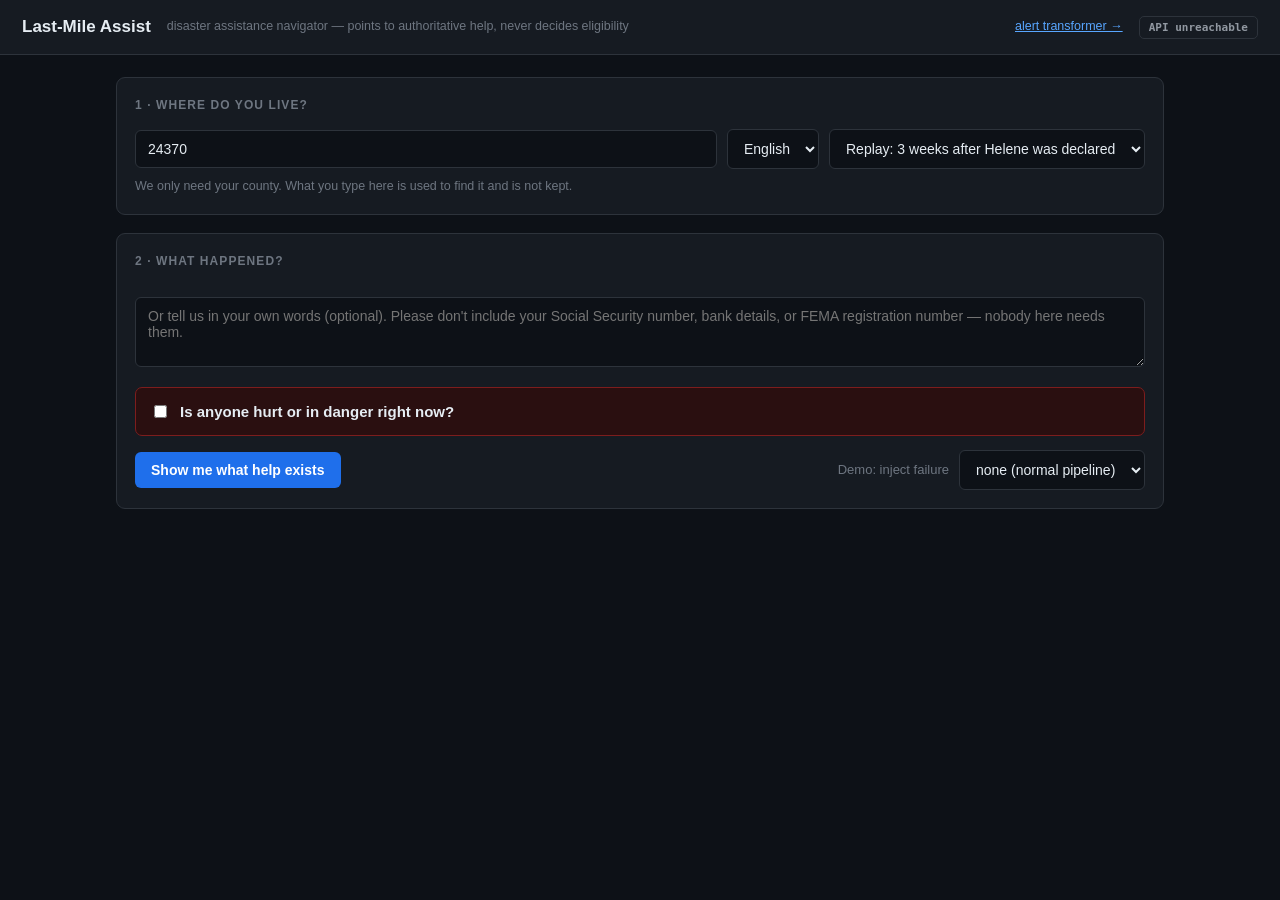
==== web/grounded/index.html @ 97437aba "feat: bring in the real-data grounded pipeline Adds the tested navigator and alert pipeline from the" ====
<!DOCTYPE html>
<html lang="en">
<head>
<meta charset="utf-8">
<meta name="viewport" content="width=device-width, initial-scale=1">
<title>Last-Mile Assist</title>
<!-- No build step, no CDN, no framework. Works with no network beyond this server. -->
<style>
  :root {
    --bg: #0d1117; --panel: #161b22; --panel-2: #1c2129; --line: #2d333b;
    --ink: #e6edf3; --ink-dim: #9198a1; --ink-faint: #6e7681;
    --accent: #58a6ff; --accent-dim: #1f6feb;
    --ok: #3fb950; --warn: #d29922; --bad: #f85149;
    --abstain: #bb8009; --abstain-bg: #2b2109;
    --mono: ui-monospace, SFMono-Regular, "SF Mono", Menlo, Consolas, monospace;
  }
  * { box-sizing: border-box; }
  body { margin: 0; background: var(--bg); color: var(--ink);
         font: 15px/1.55 -apple-system, BlinkMacSystemFont, "Segoe UI", Roboto, sans-serif; }
  a { color: var(--accent); }
  header { border-bottom: 1px solid var(--line); padding: 14px 22px; display: flex; align-items: center;
           gap: 16px; flex-wrap: wrap; background: var(--panel); position: sticky; top: 0; z-index: 10; }
  header h1 { font-size: 17px; margin: 0; font-weight: 650; }
  header .tag { color: var(--ink-faint); font-size: 12.5px; }
  .spacer { flex: 1; }
  .badge { font: 600 11px/1 var(--mono); padding: 5px 9px; border-radius: 5px; border: 1px solid var(--line);
           color: var(--ink-dim); white-space: nowrap; }
  .badge.live { color: var(--ok); border-color: #1d572c; background: #0d1f14; }
  .badge.local { color: var(--warn); border-color: #5c4413; background: #21190a; }
  main { max-width: 1080px; margin: 0 auto; padding: 22px 16px; }
  section { background: var(--panel); border: 1px solid var(--line); border-radius: 9px; padding: 18px; margin-bottom: 18px; }
  section > h2 { font-size: 12px; text-transform: uppercase; letter-spacing: .09em; color: var(--ink-faint);
                 margin: 0 0 14px; font-weight: 650; }
  .row { display: flex; gap: 10px; flex-wrap: wrap; align-items: center; }
  input[type=text], select, textarea { background: var(--bg); border: 1px solid var(--line); color: var(--ink);
    padding: 10px 12px; border-radius: 6px; font-size: 14px; font-family: inherit; }
  input[type=text] { flex: 1; min-width: 220px; }
  textarea { width: 100%; min-height: 70px; resize: vertical; }
  button { background: var(--accent-dim); color: #fff; border: 0; padding: 10px 16px; border-radius: 6px;
           font-size: 14px; font-weight: 600; cursor: pointer; font-family: inherit; }
  button:hover { background: #388bfd; }
  button.ghost { background: transparent; border: 1px solid var(--line); color: var(--ink-dim); }
  button.ghost:hover { background: var(--panel-2); color: var(--ink); }
  .hint { color: var(--ink-faint); font-size: 12.5px; margin-top: 8px; }
  .err { color: var(--bad); font-size: 13px; }
  .muted { color: var(--ink-faint); }
  label.need { display: flex; gap: 9px; align-items: flex-start; padding: 8px 10px; border: 1px solid var(--line);
               border-radius: 6px; background: var(--panel-2); cursor: pointer; font-size: 14px; }
  label.need:hover { border-color: var(--accent-dim); }
  .needs { display: grid; grid-template-columns: repeat(auto-fill, minmax(290px, 1fr)); gap: 8px; }
  .danger-q { margin-top: 14px; padding: 12px 14px; border: 1px solid #7d1d1d; background: #2a0f10;
              border-radius: 7px; display: flex; gap: 10px; align-items: center; font-weight: 600; }
  /* human-first handoff */
  .handoff { border: 2px solid var(--bad); background: #2a0f10; border-radius: 9px; padding: 16px 18px; margin-bottom: 16px; }
  .handoff.sensitive { border-color: var(--warn); background: #21190a; }
  .handoff.soft { border: 1px solid var(--line); background: var(--panel-2); }
  .handoff h3 { margin: 0 0 8px; font-size: 16px; }
  .channel { display: flex; gap: 10px; align-items: baseline; padding: 8px 0; border-top: 1px solid rgba(255,255,255,.07); }
  .channel b { font-size: 15px; min-width: 150px; }
  /* status */
  .status { border-radius: 9px; padding: 16px 18px; margin-bottom: 16px; border: 1px solid var(--line); background: var(--panel-2); }
  .status.open { border-color: #1d572c; background: #0d1f14; }
  .status.late { border-color: #5c4413; background: #21190a; }
  .status .big { font-size: 17px; font-weight: 650; }
  .chip { display: inline-block; font: 700 12px/1 var(--mono); padding: 5px 9px; border-radius: 5px; margin-right: 6px; }
  .chip.open { background: #1d572c; color: #aff5b4; } .chip.late { background: #5c4413; color: #f8e3a1; }
  .chip.closed, .chip.none { background: #3d1216; color: #ffa198; }
  /* programs */
  .prog { border: 1px solid var(--line); border-radius: 8px; padding: 14px 16px; margin-bottom: 12px; background: var(--panel-2); }
  .prog h4 { margin: 0 0 4px; font-size: 15.5px; }
  .avail { font: 700 10.5px/1 var(--mono); padding: 4px 7px; border-radius: 4px; margin-left: 6px; vertical-align: 2px; }
  .avail.likely, .avail.always { background: #1d572c; color: #aff5b4; }
  .avail.late, .avail.check { background: #5c4413; color: #f8e3a1; }
  .avail.closed, .avail.unavailable { background: #3d1216; color: #ffa198; }
  .kind { font: 600 10.5px/1 var(--mono); text-transform: uppercase; letter-spacing: .07em; color: var(--ink-faint);
          margin: 12px 0 5px; }
  .claim { padding: 7px 10px; border-left: 3px solid var(--accent-dim); margin: 6px 0; background: rgba(88,166,255,.05); border-radius: 0 5px 5px 0; }
  .claim.abstained { border-left-color: var(--abstain); background: var(--abstain-bg); }
  .cite { font: 11px/1.4 var(--mono); color: var(--ink-faint); margin-top: 4px; }
  .cite a { color: var(--ink-dim); }
  details.exact summary { cursor: pointer; font: 11px/1.4 var(--mono); color: var(--ink-faint); margin-top: 3px; }
  details.exact blockquote { margin: 5px 0 0; padding: 6px 9px; border-left: 2px solid var(--line); color: var(--ink-dim); font-size: 13px; }
  .withheld { font: 11px/1.4 var(--mono); color: var(--abstain); margin-top: 4px; }
  .fraud { border: 1px solid #7d1d1d; background: #1c0d0e; border-radius: 8px; padding: 14px 16px; }
  .fraud li { margin-bottom: 7px; }
  .danger-strip { background: #2a0f10; border: 1px solid #7d1d1d; color: #ff9d95; padding: 10px 14px;
                  border-radius: 7px; margin-bottom: 14px; font: 600 12.5px/1.45 var(--mono); }
  .privacy { background: #0f1a2a; border: 1px solid #1f3a5f; border-radius: 7px; padding: 10px 14px; font-size: 13px; margin-bottom: 14px; }
  .suggest button { background: transparent; border: 1px dashed var(--accent-dim); color: var(--accent); padding: 6px 11px; font-size: 13px; }
  table.checks { width: 100%; border-collapse: collapse; font-size: 13px; }
  table.checks td { padding: 7px 9px; border-bottom: 1px solid var(--line); vertical-align: top; }
  table.checks td.s { width: 54px; font: 700 11px/1 var(--mono); }
  table.checks td.n { width: 200px; font: 12px/1.4 var(--mono); color: var(--ink-dim); }
  .s.ok { color: var(--ok); } .s.bad { color: var(--bad); }
  .kv { font: 11.5px/1.6 var(--mono); color: var(--ink-dim); } .kv b { color: var(--ink); font-weight: 600; }
  [dir=rtl] { text-align: right; }
  audio { width: 100%; margin-top: 8px; }
  .loading { color: var(--ink-faint); font-size: 13px; }
</style>
</head>
<body>
<header>
  <h1>Last-Mile Assist</h1>
  <span class="tag">disaster assistance navigator &mdash; points to authoritative help, never decides eligibility</span>
  <span class="spacer"></span>
  <a href="alert.html" style="font-size:12.5px">alert transformer &rarr;</a>
  <span class="badge" id="engine-badge">checking engines&hellip;</span>
</header>

<main>
  <section>
    <h2>1 &middot; Where do you live?</h2>
    <div class="row">
      <input type="text" id="loc" value="24370" placeholder="County, city, or ZIP code" autocomplete="off">
      <select id="lang"><option value="en">English</option></select>
      <select id="clock" title="Replays FEMA's data as it stood at that moment. The data itself is unchanged.">
        <option value="2024-10-21T15:00:00Z">Replay: 3 weeks after Helene was declared</option>
        <option value="2024-12-20T15:00:00Z">Replay: after the Helene deadline</option>
        <option value="">Now (real clock)</option>
      </select>
    </div>
    <div class="hint">We only need your county. What you type here is used to find it and is not kept.</div>
    <div id="where"></div>
  </section>

  <section>
    <h2>2 &middot; What happened?</h2>
    <div class="needs" id="needs"></div>
    <div style="margin-top:12px">
      <textarea id="text" placeholder="Or tell us in your own words (optional). Please don't include your Social Security number, bank details, or FEMA registration number &mdash; nobody here needs them."></textarea>
    </div>
    <div class="danger-q">
      <input type="checkbox" id="danger"> <label for="danger">Is anyone hurt or in danger right now?</label>
    </div>
    <div class="row" style="margin-top:14px">
      <button id="go">Show me what help exists</button>
      <span class="spacer"></span>
      <label class="muted" style="font-size:13px">Demo: inject failure</label>
      <select id="corrupt">
        <option value="">none (normal pipeline)</option>
        <option value="drop_negation">drop a negation</option>
        <option value="alter_number">alter a number</option>
        <option value="hallucinate_instruction">hallucinate a claim</option>
      </select>
    </div>
  </section>

  <section id="out-sec" hidden>
    <h2>3 &middot; Your options</h2>
    <div id="out"></div>
  </section>

  <section id="prov-sec" hidden>
    <h2>4 &middot; Where every sentence came from</h2>
    <div id="prov"></div>
  </section>
</main>

<script src="assist.js"></script>
</body>
</html>
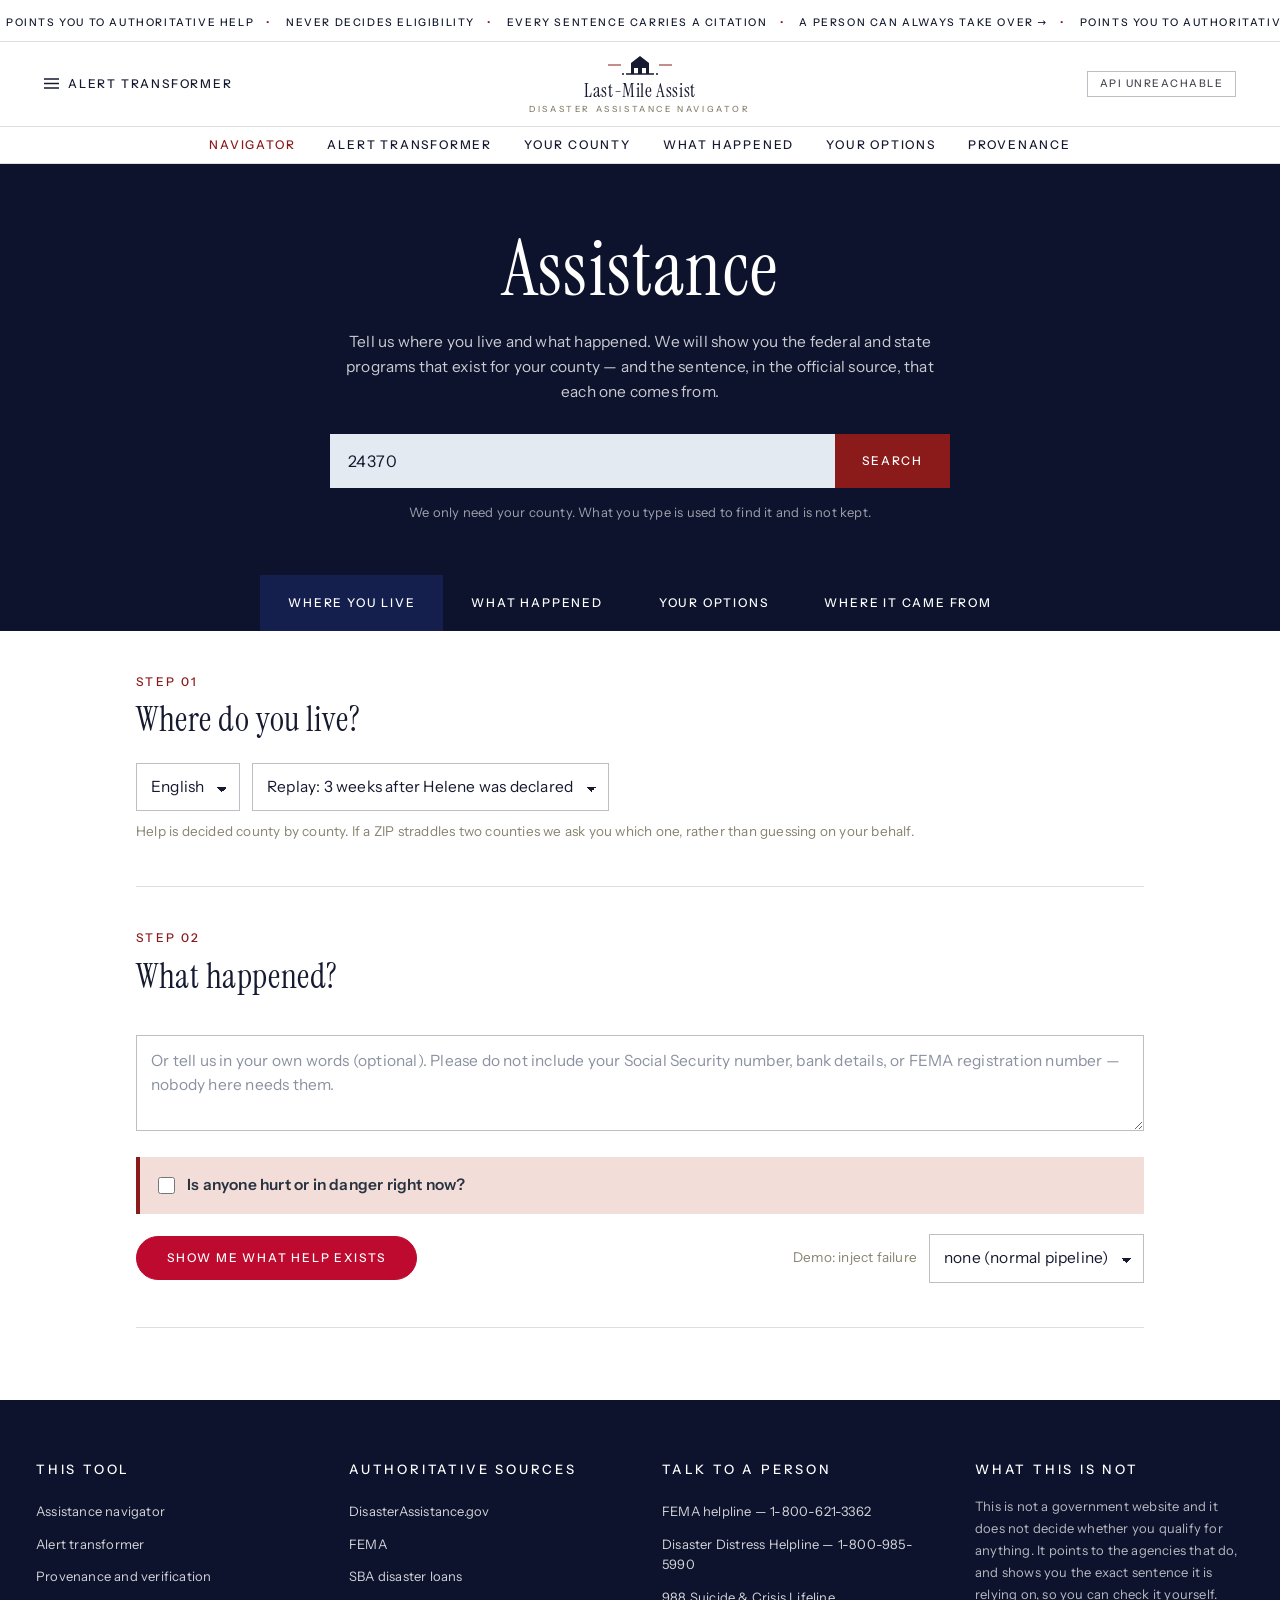
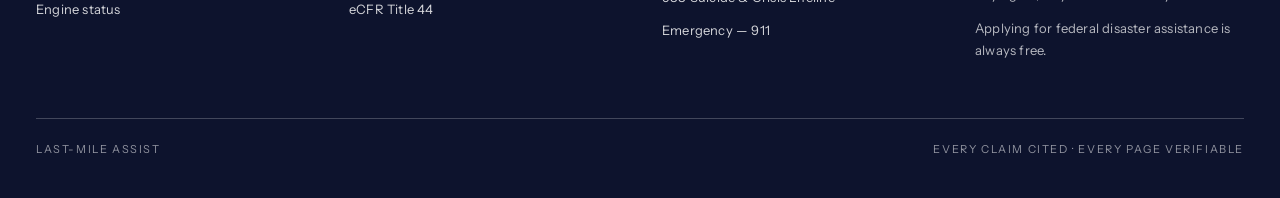
==== commit 9bced733: "feat(grounded): restyle the grounded UI after the whitehouse.gov design system Replaces the dark Git" ====
--- a/web/grounded/index.html
+++ b/web/grounded/index.html
@@ -4,138 +4,128 @@
 <meta charset="utf-8">
 <meta name="viewport" content="width=device-width, initial-scale=1">
 <title>Last-Mile Assist</title>
-<!-- No build step, no CDN, no framework. Works with no network beyond this server. -->
-<style>
-  :root {
-    --bg: #0d1117; --panel: #161b22; --panel-2: #1c2129; --line: #2d333b;
-    --ink: #e6edf3; --ink-dim: #9198a1; --ink-faint: #6e7681;
-    --accent: #58a6ff; --accent-dim: #1f6feb;
-    --ok: #3fb950; --warn: #d29922; --bad: #f85149;
-    --abstain: #bb8009; --abstain-bg: #2b2109;
-    --mono: ui-monospace, SFMono-Regular, "SF Mono", Menlo, Consolas, monospace;
-  }
-  * { box-sizing: border-box; }
-  body { margin: 0; background: var(--bg); color: var(--ink);
-         font: 15px/1.55 -apple-system, BlinkMacSystemFont, "Segoe UI", Roboto, sans-serif; }
-  a { color: var(--accent); }
-  header { border-bottom: 1px solid var(--line); padding: 14px 22px; display: flex; align-items: center;
-           gap: 16px; flex-wrap: wrap; background: var(--panel); position: sticky; top: 0; z-index: 10; }
-  header h1 { font-size: 17px; margin: 0; font-weight: 650; }
-  header .tag { color: var(--ink-faint); font-size: 12.5px; }
-  .spacer { flex: 1; }
-  .badge { font: 600 11px/1 var(--mono); padding: 5px 9px; border-radius: 5px; border: 1px solid var(--line);
-           color: var(--ink-dim); white-space: nowrap; }
-  .badge.live { color: var(--ok); border-color: #1d572c; background: #0d1f14; }
-  .badge.local { color: var(--warn); border-color: #5c4413; background: #21190a; }
-  main { max-width: 1080px; margin: 0 auto; padding: 22px 16px; }
-  section { background: var(--panel); border: 1px solid var(--line); border-radius: 9px; padding: 18px; margin-bottom: 18px; }
-  section > h2 { font-size: 12px; text-transform: uppercase; letter-spacing: .09em; color: var(--ink-faint);
-                 margin: 0 0 14px; font-weight: 650; }
-  .row { display: flex; gap: 10px; flex-wrap: wrap; align-items: center; }
-  input[type=text], select, textarea { background: var(--bg); border: 1px solid var(--line); color: var(--ink);
-    padding: 10px 12px; border-radius: 6px; font-size: 14px; font-family: inherit; }
-  input[type=text] { flex: 1; min-width: 220px; }
-  textarea { width: 100%; min-height: 70px; resize: vertical; }
-  button { background: var(--accent-dim); color: #fff; border: 0; padding: 10px 16px; border-radius: 6px;
-           font-size: 14px; font-weight: 600; cursor: pointer; font-family: inherit; }
-  button:hover { background: #388bfd; }
-  button.ghost { background: transparent; border: 1px solid var(--line); color: var(--ink-dim); }
-  button.ghost:hover { background: var(--panel-2); color: var(--ink); }
-  .hint { color: var(--ink-faint); font-size: 12.5px; margin-top: 8px; }
-  .err { color: var(--bad); font-size: 13px; }
-  .muted { color: var(--ink-faint); }
-  label.need { display: flex; gap: 9px; align-items: flex-start; padding: 8px 10px; border: 1px solid var(--line);
-               border-radius: 6px; background: var(--panel-2); cursor: pointer; font-size: 14px; }
-  label.need:hover { border-color: var(--accent-dim); }
-  .needs { display: grid; grid-template-columns: repeat(auto-fill, minmax(290px, 1fr)); gap: 8px; }
-  .danger-q { margin-top: 14px; padding: 12px 14px; border: 1px solid #7d1d1d; background: #2a0f10;
-              border-radius: 7px; display: flex; gap: 10px; align-items: center; font-weight: 600; }
-  /* human-first handoff */
-  .handoff { border: 2px solid var(--bad); background: #2a0f10; border-radius: 9px; padding: 16px 18px; margin-bottom: 16px; }
-  .handoff.sensitive { border-color: var(--warn); background: #21190a; }
-  .handoff.soft { border: 1px solid var(--line); background: var(--panel-2); }
-  .handoff h3 { margin: 0 0 8px; font-size: 16px; }
-  .channel { display: flex; gap: 10px; align-items: baseline; padding: 8px 0; border-top: 1px solid rgba(255,255,255,.07); }
-  .channel b { font-size: 15px; min-width: 150px; }
-  /* status */
-  .status { border-radius: 9px; padding: 16px 18px; margin-bottom: 16px; border: 1px solid var(--line); background: var(--panel-2); }
-  .status.open { border-color: #1d572c; background: #0d1f14; }
-  .status.late { border-color: #5c4413; background: #21190a; }
-  .status .big { font-size: 17px; font-weight: 650; }
-  .chip { display: inline-block; font: 700 12px/1 var(--mono); padding: 5px 9px; border-radius: 5px; margin-right: 6px; }
-  .chip.open { background: #1d572c; color: #aff5b4; } .chip.late { background: #5c4413; color: #f8e3a1; }
-  .chip.closed, .chip.none { background: #3d1216; color: #ffa198; }
-  /* programs */
-  .prog { border: 1px solid var(--line); border-radius: 8px; padding: 14px 16px; margin-bottom: 12px; background: var(--panel-2); }
-  .prog h4 { margin: 0 0 4px; font-size: 15.5px; }
-  .avail { font: 700 10.5px/1 var(--mono); padding: 4px 7px; border-radius: 4px; margin-left: 6px; vertical-align: 2px; }
-  .avail.likely, .avail.always { background: #1d572c; color: #aff5b4; }
-  .avail.late, .avail.check { background: #5c4413; color: #f8e3a1; }
-  .avail.closed, .avail.unavailable { background: #3d1216; color: #ffa198; }
-  .kind { font: 600 10.5px/1 var(--mono); text-transform: uppercase; letter-spacing: .07em; color: var(--ink-faint);
-          margin: 12px 0 5px; }
-  .claim { padding: 7px 10px; border-left: 3px solid var(--accent-dim); margin: 6px 0; background: rgba(88,166,255,.05); border-radius: 0 5px 5px 0; }
-  .claim.abstained { border-left-color: var(--abstain); background: var(--abstain-bg); }
-  .cite { font: 11px/1.4 var(--mono); color: var(--ink-faint); margin-top: 4px; }
-  .cite a { color: var(--ink-dim); }
-  details.exact summary { cursor: pointer; font: 11px/1.4 var(--mono); color: var(--ink-faint); margin-top: 3px; }
-  details.exact blockquote { margin: 5px 0 0; padding: 6px 9px; border-left: 2px solid var(--line); color: var(--ink-dim); font-size: 13px; }
-  .withheld { font: 11px/1.4 var(--mono); color: var(--abstain); margin-top: 4px; }
-  .fraud { border: 1px solid #7d1d1d; background: #1c0d0e; border-radius: 8px; padding: 14px 16px; }
-  .fraud li { margin-bottom: 7px; }
-  .danger-strip { background: #2a0f10; border: 1px solid #7d1d1d; color: #ff9d95; padding: 10px 14px;
-                  border-radius: 7px; margin-bottom: 14px; font: 600 12.5px/1.45 var(--mono); }
-  .privacy { background: #0f1a2a; border: 1px solid #1f3a5f; border-radius: 7px; padding: 10px 14px; font-size: 13px; margin-bottom: 14px; }
-  .suggest button { background: transparent; border: 1px dashed var(--accent-dim); color: var(--accent); padding: 6px 11px; font-size: 13px; }
-  table.checks { width: 100%; border-collapse: collapse; font-size: 13px; }
-  table.checks td { padding: 7px 9px; border-bottom: 1px solid var(--line); vertical-align: top; }
-  table.checks td.s { width: 54px; font: 700 11px/1 var(--mono); }
-  table.checks td.n { width: 200px; font: 12px/1.4 var(--mono); color: var(--ink-dim); }
-  .s.ok { color: var(--ok); } .s.bad { color: var(--bad); }
-  .kv { font: 11.5px/1.6 var(--mono); color: var(--ink-dim); } .kv b { color: var(--ink); font-weight: 600; }
-  [dir=rtl] { text-align: right; }
-  audio { width: 100%; margin-top: 8px; }
-  .loading { color: var(--ink-faint); font-size: 13px; }
-</style>
+<!-- No build step, no CDN, no framework. Works with no network beyond this server.
+     Presentation lives in wh.css; fonts are self-hosted under web/fonts. -->
+<link rel="stylesheet" href="wh.css">
 </head>
 <body>
-<header>
-  <h1>Last-Mile Assist</h1>
-  <span class="tag">disaster assistance navigator &mdash; points to authoritative help, never decides eligibility</span>
-  <span class="spacer"></span>
-  <a href="alert.html" style="font-size:12.5px">alert transformer &rarr;</a>
-  <span class="badge" id="engine-badge">checking engines&hellip;</span>
+
+<!-- 1. announcement ticker ------------------------------------------------ -->
+<div class="wh-ticker" aria-hidden="true">
+  <div class="track"><!-- duplicated once so the loop is seamless -->
+    <span>Points you to authoritative help</span><span class="sep">&bull;</span>
+    <span>Never decides eligibility</span><span class="sep">&bull;</span>
+    <span>Every sentence carries a citation</span><span class="sep">&bull;</span>
+    <span>A person can always take over &rarr;</span><span class="sep">&bull;</span>
+    <span>Points you to authoritative help</span><span class="sep">&bull;</span>
+    <span>Never decides eligibility</span><span class="sep">&bull;</span>
+    <span>Every sentence carries a citation</span><span class="sep">&bull;</span>
+    <span>A person can always take over &rarr;</span><span class="sep">&bull;</span>
+  </div>
+</div>
+
+<!-- 2. masthead ---------------------------------------------------------- -->
+<div class="wh-sticky">
+<header class="wh-head">
+  <a class="util" href="alert.html">
+    <svg width="15" height="11" viewBox="0 0 15 11" fill="none" aria-hidden="true">
+      <path d="M0 1h15M0 5.5h15M0 10h15" stroke="currentColor" stroke-width="1.4"/>
+    </svg><span>Alert transformer</span>
+  </a>
+
+  <a class="emblem" href="./">
+    <svg class="mark" viewBox="0 0 64 22" fill="none" aria-hidden="true">
+      <path d="M32 2 41 9v11H23V9z" fill="#151a30"/>
+      <path d="M26 20v-6h4v6M34 20v-6h4v6" fill="#fff"/>
+      <path d="M18 20h28M14 20h2M48 20h2" stroke="#151a30" stroke-width="1.4"/>
+      <path d="M0 11h13M51 11h13" stroke="#8b1a1a" stroke-width="1"/>
+    </svg>
+    <span class="name">Last-Mile Assist</span>
+    <span class="sub">Disaster Assistance Navigator</span>
+  </a>
+
+  <div class="right">
+    <span class="badge" id="engine-badge">Checking engines&hellip;</span>
+  </div>
 </header>
 
+<!-- 3. primary navigation ------------------------------------------------- -->
+<nav class="wh-nav" aria-label="Primary">
+  <ul>
+    <li><a href="./" aria-current="page">Navigator</a></li>
+    <li><a href="alert.html">Alert Transformer</a></li>
+    <li><a href="#where-sec">Your County</a></li>
+    <li><a href="#what-sec">What Happened</a></li>
+    <li><a href="#out-sec">Your Options</a></li>
+    <li><a href="#prov-sec">Provenance</a></li>
+  </ul>
+</nav>
+</div>
+
+<!-- 4. topper ------------------------------------------------------------- -->
+<div class="wh-topper">
+  <div class="inner">
+    <h1>Assistance</h1>
+    <p class="deck">
+      Tell us where you live and what happened. We will show you the federal and
+      state programs that exist for your county &mdash; and the sentence, in the
+      official source, that each one comes from.
+    </p>
+    <div class="topper-form">
+      <input type="text" id="loc" value="24370" placeholder="County, city, or ZIP code" autocomplete="off"
+             aria-label="County, city, or ZIP code">
+      <button id="hero-go" type="button">Search</button>
+    </div>
+    <p class="topper-note">
+      We only need your county. What you type is used to find it and is not kept.
+    </p>
+    <div class="pad"></div>
+  </div>
+</div>
+
+<!-- 5. section tabs ------------------------------------------------------- -->
+<div class="wh-tabs">
+  <ul>
+    <li><a class="on" href="#where-sec">Where you live</a></li>
+    <li><a href="#what-sec">What happened</a></li>
+    <li><a href="#out-sec">Your options</a></li>
+    <li><a href="#prov-sec">Where it came from</a></li>
+  </ul>
+</div>
+
 <main>
-  <section>
-    <h2>1 &middot; Where do you live?</h2>
+  <section id="where-sec">
+    <h2><span class="step-no">Step 01</span>Where do you live?</h2>
     <div class="row">
-      <input type="text" id="loc" value="24370" placeholder="County, city, or ZIP code" autocomplete="off">
-      <select id="lang"><option value="en">English</option></select>
-      <select id="clock" title="Replays FEMA's data as it stood at that moment. The data itself is unchanged.">
+      <select id="lang" aria-label="Language"><option value="en">English</option></select>
+      <select id="clock" aria-label="Clock"
+              title="Replays FEMA data as it stood at that moment. The data itself is unchanged.">
         <option value="2024-10-21T15:00:00Z">Replay: 3 weeks after Helene was declared</option>
         <option value="2024-12-20T15:00:00Z">Replay: after the Helene deadline</option>
         <option value="">Now (real clock)</option>
       </select>
     </div>
-    <div class="hint">We only need your county. What you type here is used to find it and is not kept.</div>
+    <div class="hint">
+      Help is decided county by county. If a ZIP straddles two counties we ask you which one,
+      rather than guessing on your behalf.
+    </div>
     <div id="where"></div>
   </section>
 
-  <section>
-    <h2>2 &middot; What happened?</h2>
+  <section id="what-sec">
+    <h2><span class="step-no">Step 02</span>What happened?</h2>
     <div class="needs" id="needs"></div>
-    <div style="margin-top:12px">
-      <textarea id="text" placeholder="Or tell us in your own words (optional). Please don't include your Social Security number, bank details, or FEMA registration number &mdash; nobody here needs them."></textarea>
+    <div style="margin-top:16px">
+      <textarea id="text" aria-label="In your own words"
+        placeholder="Or tell us in your own words (optional). Please do not include your Social Security number, bank details, or FEMA registration number &mdash; nobody here needs them."></textarea>
     </div>
     <div class="danger-q">
       <input type="checkbox" id="danger"> <label for="danger">Is anyone hurt or in danger right now?</label>
     </div>
-    <div class="row" style="margin-top:14px">
+    <div class="row" style="margin-top:20px">
       <button id="go">Show me what help exists</button>
       <span class="spacer"></span>
-      <label class="muted" style="font-size:13px">Demo: inject failure</label>
+      <label class="muted" for="corrupt" style="font-size:13.5px">Demo: inject failure</label>
       <select id="corrupt">
         <option value="">none (normal pipeline)</option>
         <option value="drop_negation">drop a negation</option>
@@ -146,16 +136,63 @@
   </section>
 
   <section id="out-sec" hidden>
-    <h2>3 &middot; Your options</h2>
+    <h2><span class="step-no">Step 03</span>Your options</h2>
     <div id="out"></div>
   </section>
 
   <section id="prov-sec" hidden>
-    <h2>4 &middot; Where every sentence came from</h2>
+    <h2><span class="step-no">Step 04</span>Where every sentence came from</h2>
     <div id="prov"></div>
   </section>
 </main>
 
+<!-- 6. footer ------------------------------------------------------------- -->
+<footer class="wh-foot">
+  <div class="inner">
+    <div>
+      <h3>This tool</h3>
+      <ul>
+        <li><a href="./">Assistance navigator</a></li>
+        <li><a href="alert.html">Alert transformer</a></li>
+        <li><a href="#prov-sec">Provenance and verification</a></li>
+        <li><a href="api/health">Engine status</a></li>
+      </ul>
+    </div>
+    <div>
+      <h3>Authoritative sources</h3>
+      <ul>
+        <li><a href="https://www.disasterassistance.gov/" target="_blank" rel="noopener">DisasterAssistance.gov</a></li>
+        <li><a href="https://www.fema.gov/" target="_blank" rel="noopener">FEMA</a></li>
+        <li><a href="https://www.sba.gov/funding-programs/disaster-assistance" target="_blank" rel="noopener">SBA disaster loans</a></li>
+        <li><a href="https://www.ecfr.gov/current/title-44" target="_blank" rel="noopener">eCFR Title 44</a></li>
+      </ul>
+    </div>
+    <div>
+      <h3>Talk to a person</h3>
+      <ul>
+        <li><a href="tel:1-800-621-3362">FEMA helpline &mdash; 1-800-621-3362</a></li>
+        <li><a href="tel:1-800-985-5990">Disaster Distress Helpline &mdash; 1-800-985-5990</a></li>
+        <li><a href="tel:988">988 Suicide &amp; Crisis Lifeline</a></li>
+        <li><a href="tel:911">Emergency &mdash; 911</a></li>
+      </ul>
+    </div>
+    <div>
+      <h3>What this is not</h3>
+      <p>
+        This is not a government website and it does not decide whether you qualify
+        for anything. It points to the agencies that do, and shows you the exact
+        sentence it is relying on, so you can check it yourself.
+      </p>
+      <p>Applying for federal disaster assistance is always free.</p>
+    </div>
+  </div>
+  <hr class="rule">
+  <div class="colophon">
+    <span>Last-Mile Assist</span>
+    <span>Every claim cited &middot; Every page verifiable</span>
+  </div>
+</footer>
+
 <script src="assist.js"></script>
 </body>
 </html>
--- a/web/grounded/wh.css
+++ b/web/grounded/wh.css
@@ -0,0 +1,497 @@
+/* ---------------------------------------------------------------------------
+ * wh.css - shared presentation layer for Last-Mile Assist / Alert.
+ *
+ * The visual language here follows the current whitehouse.gov design system:
+ * Instrument Serif display type over Instrument Sans body copy, a navy/cream/
+ * brick palette, square corners with hairline rules instead of cards, and
+ * uppercase letter-spaced labels standing in for the site proprietary NORD.
+ *
+ * Fonts are self-hosted (web/fonts). Nothing here needs the network, which is
+ * the whole point of this app - it has to render in a county that has lost
+ * both power and connectivity.
+ * ------------------------------------------------------------------------ */
+
+/* ------------------------------------------------------------------- fonts */
+@font-face {
+  font-family: "Instrument Serif"; font-style: normal; font-weight: 400; font-display: swap;
+  src: url("fonts/InstrumentSerif-normal-latin.woff2") format("woff2");
+  unicode-range: U+0000-00FF, U+0131, U+0152-0153, U+02BB-02BC, U+02C6, U+02DA, U+02DC,
+                 U+0304, U+0308, U+0329, U+2000-206F, U+20AC, U+2122, U+2191, U+2193,
+                 U+2212, U+2215, U+FEFF, U+FFFD;
+}
+@font-face {
+  font-family: "Instrument Serif"; font-style: normal; font-weight: 400; font-display: swap;
+  src: url("fonts/InstrumentSerif-normal-latin-ext.woff2") format("woff2");
+  unicode-range: U+0100-02BA, U+02BD-02C5, U+02C7-02CC, U+02CE-02D7, U+02DD-02FF,
+                 U+1D00-1DBF, U+1E00-1E9F, U+1EF2-1EFF, U+2020, U+20A0-20AB,
+                 U+20AD-20C0, U+2113, U+2C60-2C7F, U+A720-A7FF;
+}
+@font-face {
+  font-family: "Instrument Serif"; font-style: italic; font-weight: 400; font-display: swap;
+  src: url("fonts/InstrumentSerif-italic-latin.woff2") format("woff2");
+  unicode-range: U+0000-00FF, U+0131, U+0152-0153, U+02BB-02BC, U+02C6, U+02DA, U+02DC,
+                 U+0304, U+0308, U+0329, U+2000-206F, U+20AC, U+2122, U+2191, U+2193,
+                 U+2212, U+2215, U+FEFF, U+FFFD;
+}
+@font-face {
+  font-family: "Instrument Sans"; font-style: normal; font-weight: 400 700; font-display: swap;
+  src: url("fonts/InstrumentSans-normal-latin.woff2") format("woff2");
+  unicode-range: U+0000-00FF, U+0131, U+0152-0153, U+02BB-02BC, U+02C6, U+02DA, U+02DC,
+                 U+0304, U+0308, U+0329, U+2000-206F, U+20AC, U+2122, U+2191, U+2193,
+                 U+2212, U+2215, U+FEFF, U+FFFD;
+}
+@font-face {
+  font-family: "Instrument Sans"; font-style: normal; font-weight: 400 700; font-display: swap;
+  src: url("fonts/InstrumentSans-normal-latin-ext.woff2") format("woff2");
+  unicode-range: U+0100-02BA, U+02BD-02C5, U+02C7-02CC, U+02CE-02D7, U+02DD-02FF,
+                 U+1D00-1DBF, U+1E00-1E9F, U+1EF2-1EFF, U+2020, U+20A0-20AB,
+                 U+20AD-20C0, U+2113, U+2C60-2C7F, U+A720-A7FF;
+}
+
+/* ------------------------------------------------------------------ tokens */
+:root {
+  /* palette lifted from whitehouse.gov */
+  --navy:      #0d132d;   /* topper, tab bar, footer                          */
+  --navy-lift: #141f4d;   /* active tab, hover fill on navy                   */
+  --ink:       #151a30;   /* headings, nav, emblem                            */
+  --body:      #293340;   /* running text                                     */
+  --muted:     #4a4a55;
+  --faint:     #87836f;   /* the warm grey the site uses for captions          */
+  --cream:     #fbf6e9;
+  --cream-2:   #fffefa;
+  --cream-3:   #f0e5c9;
+  --red:       #8b1a1a;   /* brick - seals, rules, warnings                    */
+  --red-2:     #bf0a30;   /* brighter flag red - primary call to action        */
+  --red-wash:  #f2ddd8;
+  --gold:      #8b6914;
+  --gold-wash: #fbf3df;
+  --blue-1:    #e4eaf1;
+  --blue-2:    #d9dee8;
+  --gray-bg:   #f3f3f3;
+  --green:     #1f5130;   /* nothing green on whitehouse.gov; this is the      */
+  --green-wash:#eaf1ec;   /* quietest thing that can still read as "open"      */
+
+  --rule:      rgba(21, 26, 48, .14);
+  --rule-2:    rgba(21, 26, 48, .28);
+  --rule-inv:  rgba(255, 255, 255, .22);
+
+  --serif: "Instrument Serif", "Iowan Old Style", Georgia, "Times New Roman", serif;
+  --sans:  "Instrument Sans", -apple-system, BlinkMacSystemFont, system-ui, "Segoe UI", sans-serif;
+  --mono:  ui-monospace, SFMono-Regular, "SF Mono", Menlo, Consolas, monospace;
+
+  --page:   1264px;   /* outer chrome                                         */
+  --wide:   1080px;   /* topper + two-column content                          */
+  --read:    782px;   /* single reading column, same as the news index         */
+  --gutter:   36px;
+
+  /* Aliases for the handful of colours app.js and assist.js set inline. They
+     kept the names from the old dark theme; only the values move. */
+  --ok: var(--green); --bad: var(--red); --warn: var(--gold);
+  --abstain: var(--gold); --ink-dim: var(--muted);
+}
+
+* { box-sizing: border-box; }
+
+html { -webkit-text-size-adjust: 100%; }
+
+body {
+  margin: 0; background: #fff; color: var(--body);
+  font: 400 17px/1.6 var(--sans); letter-spacing: .2px;
+  -webkit-font-smoothing: antialiased;
+}
+
+a { color: var(--ink); text-decoration: underline; text-underline-offset: 3px;
+    text-decoration-thickness: 1px; text-decoration-color: var(--rule-2); }
+a:hover { text-decoration-color: var(--red); color: var(--red); }
+
+h1, h2, h3, h4 { font-family: var(--serif); font-weight: 400; color: var(--ink); }
+
+::selection { background: var(--cream-3); color: var(--ink); }
+
+/* The site puts NORD on labels, nav, eyebrows and buttons. Instrument Sans at
+   small size with heavy tracking reads as the same register. */
+.label,
+.wh-nav a, .wh-tabs a, .wh-head .util, .badge, .kind, .pane-title, .seg .lab,
+button, .chip, .avail, .wh-foot h3, .step-no {
+  font-family: var(--sans); text-transform: uppercase;
+  letter-spacing: 1.8px; font-weight: 500; font-size: 12px; line-height: 1.18;
+}
+
+/* -------------------------------------------------------------- 1. ticker */
+.wh-ticker {
+  background: #fff; border-bottom: 1px solid var(--rule);
+  overflow: hidden; white-space: nowrap; padding: 7px 0;
+}
+.wh-ticker .track { display: inline-block; will-change: transform; animation: wh-marquee 42s linear infinite; }
+.wh-ticker span {
+  font: 500 10.5px/1.2 var(--sans); text-transform: uppercase; letter-spacing: 1.6px;
+  color: var(--ink); padding: 0 6px;
+}
+.wh-ticker .sep { color: var(--red); }
+@keyframes wh-marquee { from { transform: translateX(0); } to { transform: translateX(-50%); } }
+@media (prefers-reduced-motion: reduce) {
+  .wh-ticker .track { animation: none; }
+  .wh-ticker { text-align: center; }
+}
+
+/* -------------------------------------------------------------- 2. header */
+/* Masthead and nav travel together, the way they do on the reference site.
+   Sticking them separately makes the nav slide under the taller masthead. */
+.wh-sticky { position: sticky; top: 0; z-index: 30; background: #fff; }
+
+.wh-head {
+  display: grid; grid-template-columns: 1fr auto 1fr; align-items: center;
+  gap: 16px; padding: 10px var(--gutter); max-width: var(--page); margin: 0 auto;
+}
+.wh-head .util {
+  color: var(--ink); text-decoration: none; display: inline-flex; align-items: center; gap: 9px;
+  background: none; border: 0; padding: 10px 0; cursor: pointer; border-radius: 0;
+}
+.wh-head .util:hover { color: var(--red); background: none; }
+.wh-head .right { justify-self: end; display: flex; align-items: center; gap: 14px; }
+
+/* the centred lockup, echoing the seal-over-wordmark arrangement */
+.emblem { justify-self: center; text-align: center; text-decoration: none; display: block; padding: 2px 0; }
+.emblem .mark { display: block; height: 22px; margin: 0 auto 5px; }
+.emblem .name {
+  display: block; font-family: var(--serif); font-size: 19px; line-height: 1;
+  letter-spacing: .6px; color: var(--ink);
+}
+.emblem .sub {
+  display: block; font: 500 8.5px/1 var(--sans); text-transform: uppercase;
+  letter-spacing: 2.6px; color: var(--faint); margin-top: 5px;
+}
+.emblem:hover .name { color: var(--red); }
+
+/* ------------------------------------------------------------- 3. nav row */
+.wh-nav {
+  border-top: 1px solid var(--rule); border-bottom: 1px solid var(--rule);
+  background: #fff;
+}
+.wh-nav ul {
+  display: flex; justify-content: center; flex-wrap: nowrap; overflow-x: auto;
+  list-style: none; margin: 0 auto; padding: 0 var(--gutter); max-width: var(--page);
+  scrollbar-width: none;
+}
+.wh-nav ul::-webkit-scrollbar { display: none; }
+.wh-nav a {
+  display: block; padding: 11px 16px; color: var(--ink); text-decoration: none; white-space: nowrap;
+}
+.wh-nav a:hover { color: var(--red); }
+.wh-nav a[aria-current="page"] { color: var(--red); }
+
+/* -------------------------------------------------------------- 4. topper */
+.wh-topper { background: var(--navy); color: #fff; padding: 64px var(--gutter) 0; text-align: center; }
+.wh-topper .inner { max-width: var(--wide); margin: 0 auto; }
+.wh-topper h1 {
+  color: #fff; font-size: clamp(46px, 7.2vw, 77px); line-height: 1.08;
+  letter-spacing: 1.2px; margin: 0;
+}
+.wh-topper .deck {
+  max-width: 620px; margin: 18px auto 0; color: rgba(255, 255, 255, .78);
+  font-size: 15.5px; line-height: 1.62;
+}
+.wh-topper .topper-form { max-width: 620px; margin: 30px auto 0; display: flex; }
+.wh-topper .topper-form input[type=text] {
+  flex: 1; background: var(--blue-1); border: 0; color: var(--ink);
+  padding: 17px 18px; font: 400 16px/1 var(--sans); letter-spacing: .4px; min-width: 0;
+}
+.wh-topper .topper-form input[type=text]::placeholder { color: #6b7385; }
+.wh-topper .topper-form input[type=text]:focus { outline: 2px solid #fff; outline-offset: 2px; }
+.wh-topper .topper-note {
+  margin: 14px auto 0; max-width: 620px; color: rgba(255, 255, 255, .6);
+  font-size: 13px; letter-spacing: .2px;
+}
+.wh-topper .pad { height: 52px; }
+
+/* ------------------------------------------------------------- 5. tab bar */
+.wh-tabs { background: var(--navy); }
+.wh-tabs ul {
+  display: flex; justify-content: center; overflow-x: auto; list-style: none;
+  margin: 0 auto; padding: 0 var(--gutter); max-width: var(--page); scrollbar-width: none;
+}
+.wh-tabs ul::-webkit-scrollbar { display: none; }
+.wh-tabs a {
+  display: block; padding: 21px 28px; color: #fff; text-decoration: none; white-space: nowrap;
+}
+.wh-tabs a:hover { background: var(--navy-lift); color: #fff; }
+.wh-tabs a.on { background: var(--navy-lift); }
+
+/* ------------------------------------------------------------ 6. sections */
+main { max-width: var(--wide); margin: 0 auto; padding: 0 var(--gutter) 72px; }
+main.narrow { max-width: calc(var(--read) + var(--gutter) * 2); }
+
+section { padding: 44px 0; border-bottom: 1px solid var(--rule); }
+/* the masthead and nav are sticky, so anchor targets have to clear them */
+section, [id] { scroll-margin-top: 122px; }
+section:last-of-type { border-bottom: 0; }
+section > h2 { font-size: 34px; line-height: 1.18; letter-spacing: .56px; margin: 0 0 22px; }
+section > h2 .step-no {
+  display: block; color: var(--red); margin-bottom: 11px; font-size: 12px; letter-spacing: 2.4px;
+}
+
+.lede { font-size: 19px; line-height: 1.6; color: var(--body); max-width: var(--read); }
+.reading { max-width: var(--read); }
+
+/* --------------------------------------------------------------- 7. forms */
+.row { display: flex; gap: 12px; flex-wrap: wrap; align-items: center; }
+.spacer { flex: 1; }
+
+input[type=text], select, textarea {
+  background: #fff; border: 1px solid var(--rule-2); color: var(--ink);
+  padding: 13px 14px; border-radius: 0; font: 400 15.5px/1.35 var(--sans); letter-spacing: .2px;
+}
+input[type=text] { flex: 1; min-width: 240px; }
+textarea { width: 100%; min-height: 96px; resize: vertical; line-height: 1.55; }
+select { padding-right: 34px; appearance: none; cursor: pointer;
+  background-image: linear-gradient(45deg, transparent 50%, var(--ink) 50%),
+                    linear-gradient(135deg, var(--ink) 50%, transparent 50%);
+  background-position: calc(100% - 17px) 55%, calc(100% - 12px) 55%;
+  background-size: 5px 5px, 5px 5px; background-repeat: no-repeat; }
+input[type=text]:focus, select:focus, textarea:focus {
+  outline: 2px solid var(--navy); outline-offset: 1px; border-color: var(--navy);
+}
+::placeholder { color: #8a91a0; }
+
+input[type=checkbox] { width: 17px; height: 17px; accent-color: var(--red); margin: 1px 0 0; flex: none; }
+
+label.need {
+  display: flex; gap: 11px; align-items: flex-start; padding: 13px 15px;
+  border: 1px solid var(--rule); background: #fff; cursor: pointer;
+  font-size: 15.5px; line-height: 1.45; transition: border-color .12s, background .12s;
+}
+label.need:hover { border-color: var(--ink); background: var(--cream-2); }
+label.need:has(input:checked) { border-color: var(--navy); background: var(--cream); }
+.needs { display: grid; grid-template-columns: repeat(auto-fill, minmax(288px, 1fr)); gap: 10px; }
+
+/* ------------------------------------------------------------- 8. buttons */
+button {
+  background: var(--red-2); color: #fff; border: 1px solid var(--red-2);
+  padding: 14px 30px; border-radius: 999px; cursor: pointer;
+  font-size: 12px; letter-spacing: 1.8px; transition: background .14s, color .14s;
+}
+button:hover { background: #a00828; border-color: #a00828; }
+button:focus-visible { outline: 2px solid var(--navy); outline-offset: 2px; }
+button:disabled { opacity: .45; cursor: default; }
+button.ghost { background: transparent; border: 1px solid var(--rule-2); color: var(--ink); padding: 12px 22px; }
+button.ghost:hover { background: var(--ink); border-color: var(--ink); color: #fff; }
+/* the secondary line inside a button ("80%% of this ZIP") rides with its label */
+button .muted { color: inherit; opacity: .6; margin-left: 9px; }
+button.ghost:hover .muted { color: #fff; }
+
+/* the submit hanging off the topper search field is square, not a pill */
+.wh-topper .topper-form button {
+  border-radius: 0; background: var(--red); border-color: var(--red); padding: 14px 26px;
+}
+.wh-topper .topper-form button:hover { background: #a92020; border-color: #a92020; }
+
+/* ---------------------------------------------------- 9. text accessories */
+.hint  { color: var(--faint); font-size: 13.5px; line-height: 1.55; margin-top: 10px; max-width: var(--read); }
+.muted { color: var(--faint); }
+.err   { color: var(--red); font-size: 15px; border-left: 3px solid var(--red); padding: 4px 0 4px 14px; }
+.loading { color: var(--faint); font-size: 14px; letter-spacing: .3px; }
+.kv { font: 400 13px/1.7 var(--sans); color: var(--muted); letter-spacing: .2px; }
+.kv b { color: var(--ink); font-weight: 600; }
+
+.badge {
+  display: inline-block; padding: 6px 12px; border: 1px solid var(--rule-2);
+  color: var(--muted); white-space: nowrap; font-size: 10.5px; letter-spacing: 1.5px;
+}
+.badge.live  { color: var(--green); border-color: var(--green); background: var(--green-wash); }
+.badge.local { color: var(--gold);  border-color: var(--gold);  background: var(--gold-wash); }
+
+.kind { color: var(--faint); margin: 18px 0 6px; font-size: 11px; letter-spacing: 1.6px; }
+
+/* -------------------------------------------------- 10. handoff to humans */
+.handoff { border-left: 4px solid var(--red); background: var(--red-wash); padding: 24px 28px; margin-bottom: 26px; }
+.handoff.sensitive { border-left-color: var(--gold); background: var(--gold-wash); }
+.handoff.soft { border-left-color: var(--rule-2); background: var(--gray-bg); }
+.handoff h3 { margin: 0 0 10px; font-size: 27px; line-height: 1.2; letter-spacing: .56px; }
+.channel { display: flex; gap: 16px; align-items: baseline; padding: 12px 0; border-top: 1px solid var(--rule); }
+.channel b { min-width: 168px; font-weight: 600; font-size: 15px; }
+
+/* ------------------------------------------------------------- 11. status */
+.status { border: 1px solid var(--rule); border-top: 3px solid var(--navy); background: var(--cream-2);
+          padding: 22px 26px; margin-bottom: 26px; }
+.status.open { border-top-color: var(--green); background: var(--green-wash); }
+.status.late { border-top-color: var(--gold);  background: var(--gold-wash); }
+.status .big { font-family: var(--serif); font-size: 25px; line-height: 1.24; letter-spacing: .4px; color: var(--ink); }
+
+.chip, .avail {
+  display: inline-block; padding: 5px 10px; margin-right: 7px; font-size: 10.5px; letter-spacing: 1.4px;
+  border: 1px solid currentColor;
+}
+.chip.open, .avail.likely, .avail.always { color: var(--green); background: var(--green-wash); }
+.chip.late, .avail.late, .avail.check    { color: var(--gold);  background: var(--gold-wash); }
+.chip.closed, .chip.none,
+.avail.closed, .avail.unavailable        { color: var(--red);   background: var(--red-wash); }
+.avail { margin: 0 0 0 10px; vertical-align: 3px; }
+
+/* ------------------------------------------------------------ 12. program */
+.prog { border-top: 1px solid var(--rule-2); padding: 26px 0 4px; }
+.prog:first-child { border-top: 0; padding-top: 0; }
+.prog h4 { margin: 0 0 6px; font-size: 27px; line-height: 1.22; letter-spacing: .56px; }
+
+.claim { padding: 2px 0 2px 16px; border-left: 2px solid var(--blue-2); margin: 8px 0; }
+.claim.abstained { border-left-color: var(--gold); background: var(--gold-wash); padding: 10px 14px; }
+.cite { font: 400 13px/1.55 var(--sans); color: var(--faint); margin-top: 6px; letter-spacing: .1px; }
+.cite a, .cite b { color: var(--muted); }
+.cite b { font-weight: 600; }
+details.exact summary { cursor: pointer; font: 400 12.5px/1.5 var(--sans); color: var(--faint); margin-top: 4px; }
+details.exact blockquote {
+  margin: 8px 0 0; padding: 10px 16px; border-left: 2px solid var(--cream-3);
+  color: var(--muted); font-size: 14.5px; font-style: italic;
+}
+.withheld { font-size: 12.5px; color: var(--gold); margin-top: 6px; letter-spacing: .2px; }
+
+.fraud { border: 1px solid var(--rule); border-top: 3px solid var(--red); background: var(--cream-2); padding: 22px 26px; }
+.fraud ul { padding-left: 20px; margin: 0; }
+.fraud li { margin-bottom: 9px; }
+
+.danger-q {
+  margin-top: 18px; padding: 16px 18px; border-left: 4px solid var(--red); background: var(--red-wash);
+  display: flex; gap: 12px; align-items: center; font-weight: 600; font-size: 15.5px;
+}
+.danger-strip {
+  background: var(--navy); color: #fff; padding: 13px 18px; margin-bottom: 20px;
+  font: 500 12px/1.6 var(--sans); text-transform: uppercase; letter-spacing: 1.4px;
+}
+.privacy { background: var(--blue-1); padding: 14px 18px; font-size: 14.5px; margin-bottom: 20px;
+           border-left: 3px solid var(--navy); }
+.suggest button { background: transparent; border: 1px dashed var(--rule-2); color: var(--muted); }
+.suggest button:hover { background: var(--cream); border-style: solid; color: var(--ink); }
+
+/* --------------------------------------------------------- 13. alert page */
+.alert-card {
+  border: 0; border-top: 1px solid var(--rule); padding: 18px 20px 18px 0; cursor: pointer;
+  background: #fff; transition: background .12s, padding .12s;
+}
+.alert-card:last-child { border-bottom: 1px solid var(--rule); }
+.alert-card:hover { background: var(--cream); padding-left: 16px; }
+.alert-card.sel { background: var(--cream); border-left: 4px solid var(--red); padding-left: 16px; }
+.alert-card .ev { font-family: var(--serif); font-size: 23px; line-height: 1.25; letter-spacing: .4px; color: var(--ink); }
+.alert-card .meta { color: var(--faint); font-size: 13.5px; margin-top: 5px; }
+.pill {
+  display: inline-block; padding: 4px 9px; margin-left: 10px; vertical-align: 3px;
+  font: 500 10px/1.2 var(--sans); text-transform: uppercase; letter-spacing: 1.3px;
+  border: 1px solid currentColor;
+}
+.pill.inside { color: var(--red); background: var(--red-wash); }
+.pill.near   { color: var(--gold); background: var(--gold-wash); }
+
+.split { display: grid; grid-template-columns: 1fr 1fr; gap: 40px; }
+@media (max-width: 1000px) { .split { grid-template-columns: 1fr; gap: 32px; } }
+.pane-title {
+  color: var(--faint); margin-bottom: 14px; padding-bottom: 10px; font-size: 11px; letter-spacing: 1.6px;
+  border-bottom: 1px solid var(--rule); display: flex; gap: 10px; align-items: center;
+}
+pre.raw, pre.json {
+  background: var(--navy); color: #cdd5e4; border: 0; padding: 20px; margin: 0;
+  font: 12.5px/1.6 var(--mono); white-space: pre-wrap; word-break: break-word; overflow: auto;
+}
+pre.raw { max-height: 460px; }
+pre.json { max-height: 320px; font-size: 11.5px; word-break: break-all; }
+
+.position { border: 1px solid var(--rule); border-top: 3px solid var(--navy); background: var(--cream-2);
+            padding: 22px 26px; margin-bottom: 22px; }
+.position.inside { border-top-color: var(--red);  background: var(--red-wash); }
+.position.near   { border-top-color: var(--gold); background: var(--gold-wash); }
+.position .big { font-family: var(--serif); font-size: 27px; line-height: 1.22; letter-spacing: .5px; color: var(--ink); }
+.position .sub { color: var(--muted); font-size: 14.5px; margin-top: 7px; }
+
+.fk { display: flex; gap: 12px; align-items: center; font: 500 12px/1 var(--sans);
+      text-transform: uppercase; letter-spacing: 1.4px; }
+.fk .from { color: var(--red); } .fk .to { color: var(--green); } .fk .arrow { color: var(--faint); }
+
+ol.steps { list-style: none; counter-reset: s; padding: 0; margin: 0; }
+ol.steps li {
+  counter-increment: s; position: relative; padding: 4px 0 20px 52px;
+  border-bottom: 1px solid var(--rule); margin-bottom: 18px;
+}
+ol.steps li:last-child { border-bottom: 0; margin-bottom: 0; }
+ol.steps li::before {
+  content: counter(s, decimal-leading-zero); position: absolute; left: 0; top: 2px;
+  font: 500 12px/1.2 var(--sans); letter-spacing: 1.4px; color: var(--red);
+}
+ol.steps li.abstained { background: var(--gold-wash); padding: 14px 16px 14px 52px; border-bottom: 0; }
+ol.steps li.abstained::before { left: 16px; top: 16px; color: var(--gold); }
+
+.abstain-note {
+  margin-top: 12px; padding: 13px 16px; background: var(--gold-wash);
+  border-left: 3px solid var(--gold); font-size: 14px; color: var(--muted);
+}
+.abstain-note strong { display: block; margin-bottom: 4px; color: var(--gold);
+  font-size: 11px; text-transform: uppercase; letter-spacing: 1.4px; }
+.abstain-note .interp { color: var(--faint); margin-top: 7px; display: block; }
+
+.seg { padding: 14px 0; border-bottom: 1px solid var(--rule); }
+.seg:last-child { border-bottom: 0; }
+.seg .lab { color: var(--faint); display: block; margin-bottom: 6px; font-size: 10.5px; letter-spacing: 1.5px; }
+.seg.abstained { background: var(--gold-wash); padding: 14px 16px; border-bottom: 0; margin: 6px 0; }
+.seg .why { font-size: 12.5px; color: var(--gold); margin-top: 7px; letter-spacing: .2px; }
+
+svg.map { width: 100%; height: auto; display: block; background: var(--blue-1); border: 1px solid var(--rule); }
+.legend { display: flex; gap: 18px; flex-wrap: wrap; font-size: 13px; color: var(--faint); margin-top: 11px; }
+.legend i { display: inline-block; width: 11px; height: 11px; margin-right: 7px; vertical-align: -1px; }
+
+table.checks { width: 100%; border-collapse: collapse; font-size: 14.5px; }
+table.checks td { padding: 12px 10px 12px 0; border-bottom: 1px solid var(--rule); vertical-align: top; }
+table.checks td.s { width: 62px; font: 500 11px/1.4 var(--sans); text-transform: uppercase; letter-spacing: 1.4px; }
+table.checks td.n { width: 210px; font-size: 13.5px; color: var(--faint); }
+.s.ok { color: var(--green); } .s.bad { color: var(--red); }
+/* the PAGE VERIFIED / DOES NOT VERIFY stamp above the checks table */
+.verdict { font: 500 15px/1.2 var(--sans); text-transform: uppercase; letter-spacing: 2.4px;
+           margin-bottom: 16px; padding-bottom: 14px; border-bottom: 2px solid currentColor;
+           display: inline-block; }
+
+.limits { margin-top: 22px; padding: 20px 24px; background: var(--cream); border-left: 3px solid var(--gold); }
+.limits h3 { margin: 0 0 10px; font-family: var(--sans); font-size: 11px; text-transform: uppercase;
+             letter-spacing: 1.8px; font-weight: 500; color: var(--gold); }
+.limits ul { margin: 0; padding-left: 20px; }
+.limits li { font-size: 14px; color: var(--muted); margin-bottom: 7px; }
+
+audio { width: 100%; margin-top: 12px; }
+[dir=rtl] { text-align: right; }
+
+/* ------------------------------------------------------------- 14. footer */
+.wh-foot { background: var(--navy); color: #fff; padding: 62px var(--gutter) 40px; }
+.wh-foot .inner {
+  max-width: var(--page); margin: 0 auto;
+  display: grid; grid-template-columns: repeat(auto-fit, minmax(230px, 1fr)); gap: 44px;
+}
+.wh-foot h3 { color: #fff; margin: 0 0 18px; font-size: 13px; letter-spacing: 2.8px; font-weight: 500; }
+.wh-foot ul { list-style: none; margin: 0; padding: 0; }
+.wh-foot a { display: inline-block; color: #fff; font-size: 13px; line-height: 1.6; padding: 6px 0;
+             text-decoration: none; opacity: .82; }
+.wh-foot a:hover { opacity: 1; color: #fff; text-decoration: underline; text-underline-offset: 4px; }
+.wh-foot p { font-size: 13px; line-height: 1.7; color: rgba(255, 255, 255, .7); margin: 0 0 12px; }
+.wh-foot .rule { border: 0; border-top: 1px solid var(--rule-inv); margin: 44px 0 22px; }
+.wh-foot .colophon {
+  max-width: var(--page); margin: 0 auto; display: flex; gap: 20px; flex-wrap: wrap;
+  justify-content: space-between; font-size: 11px; text-transform: uppercase; letter-spacing: 1.6px;
+  color: rgba(255, 255, 255, .55);
+}
+
+/* --------------------------------------------------------- 15. responsive */
+@media (max-width: 860px) {
+  :root { --gutter: 20px; }
+  body { font-size: 16px; }
+  /* Keep the sticky unit short: it is competing with the content for a phone
+     screen, so the lockup subtitle and the secondary badge stand down. */
+  .wh-head { grid-template-columns: auto 1fr auto; gap: 10px; padding: 7px var(--gutter); }
+  .wh-head .util span { display: none; }
+  .wh-head .right .badge + .badge { display: none; }
+  .emblem .mark { height: 18px; margin-bottom: 4px; }
+  .emblem .name { font-size: 16px; }
+  .emblem .sub { display: none; }
+  .badge { padding: 5px 9px; font-size: 9.5px; letter-spacing: 1.2px; }
+  section, [id] { scroll-margin-top: 106px; }
+  .wh-nav ul, .wh-tabs ul { justify-content: flex-start; }
+  .wh-tabs a { padding: 16px 18px; }
+  .wh-topper { padding-top: 46px; }
+  section > h2 { font-size: 28px; }
+  .channel { flex-direction: column; gap: 4px; }
+  .channel b { min-width: 0; }
+  .wh-topper .topper-form { flex-direction: column; gap: 10px; }
+  .wh-topper .topper-form button { border-radius: 999px; }
+}
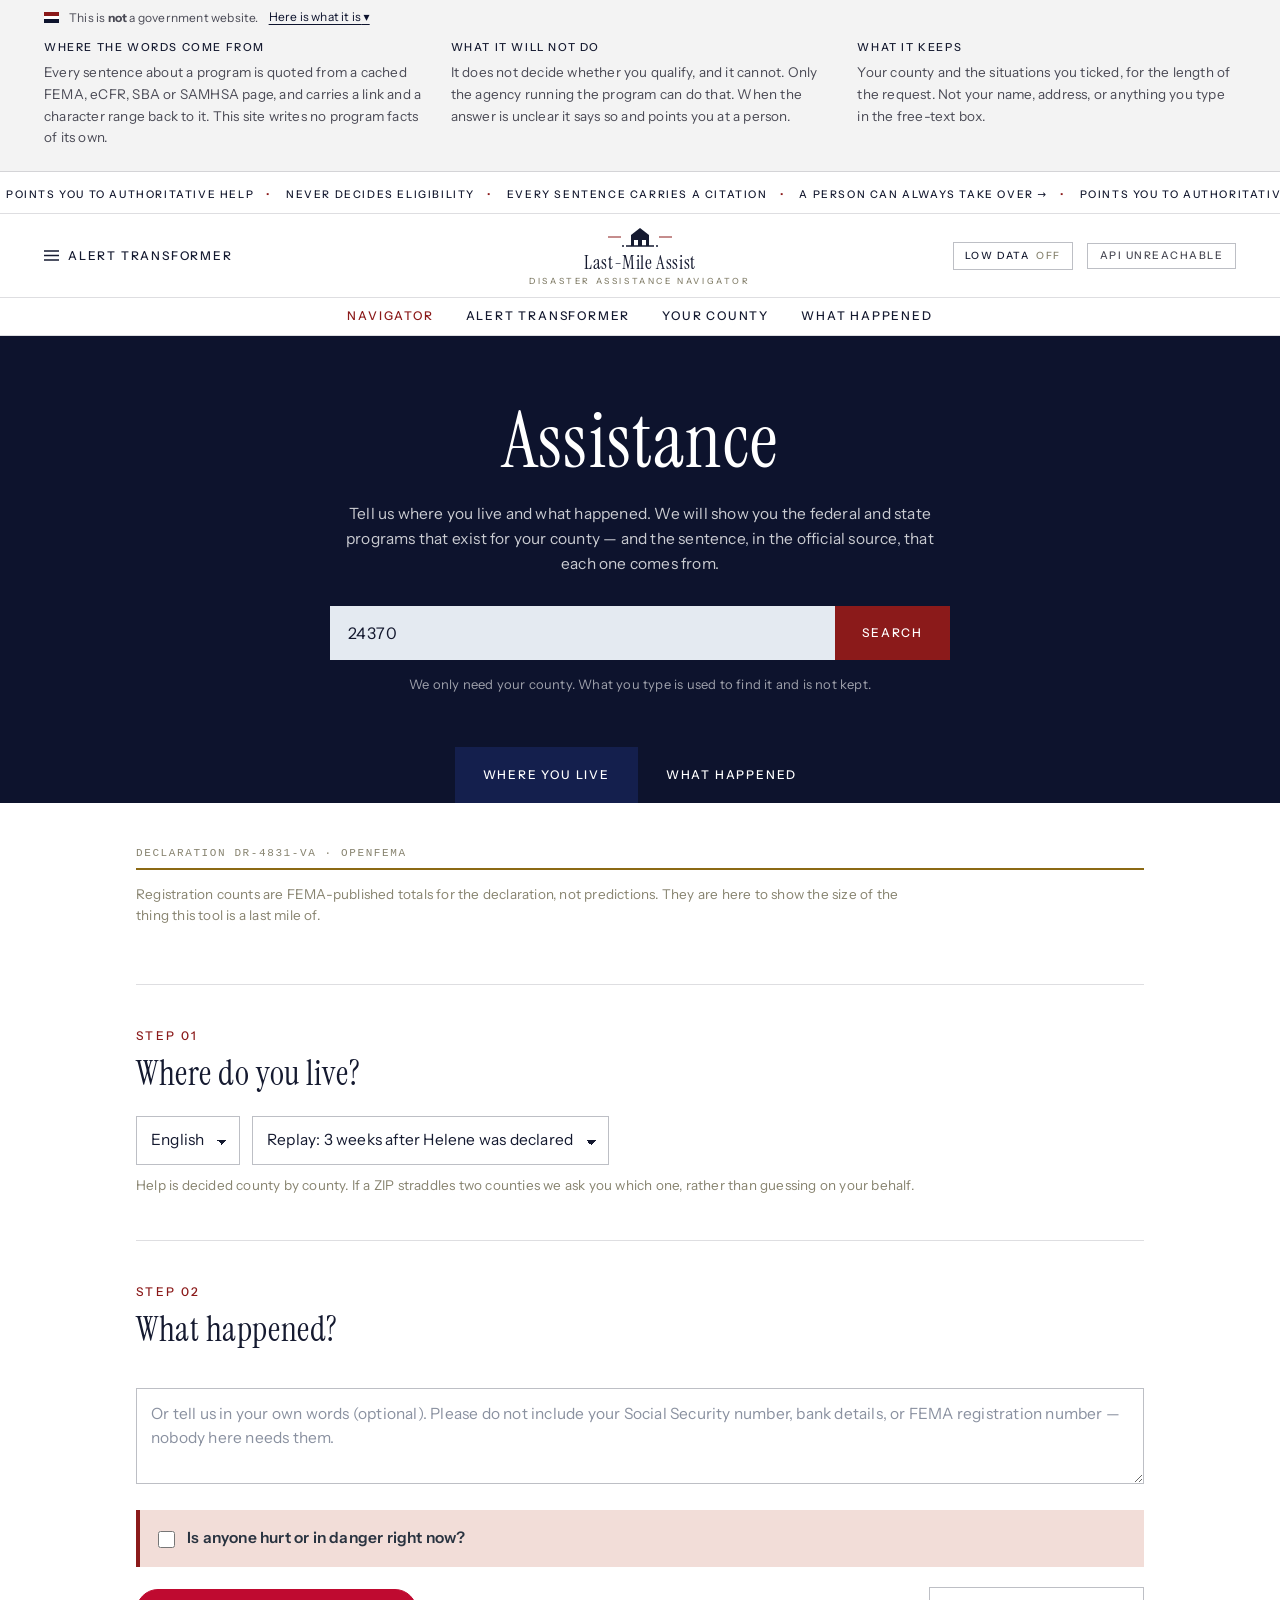
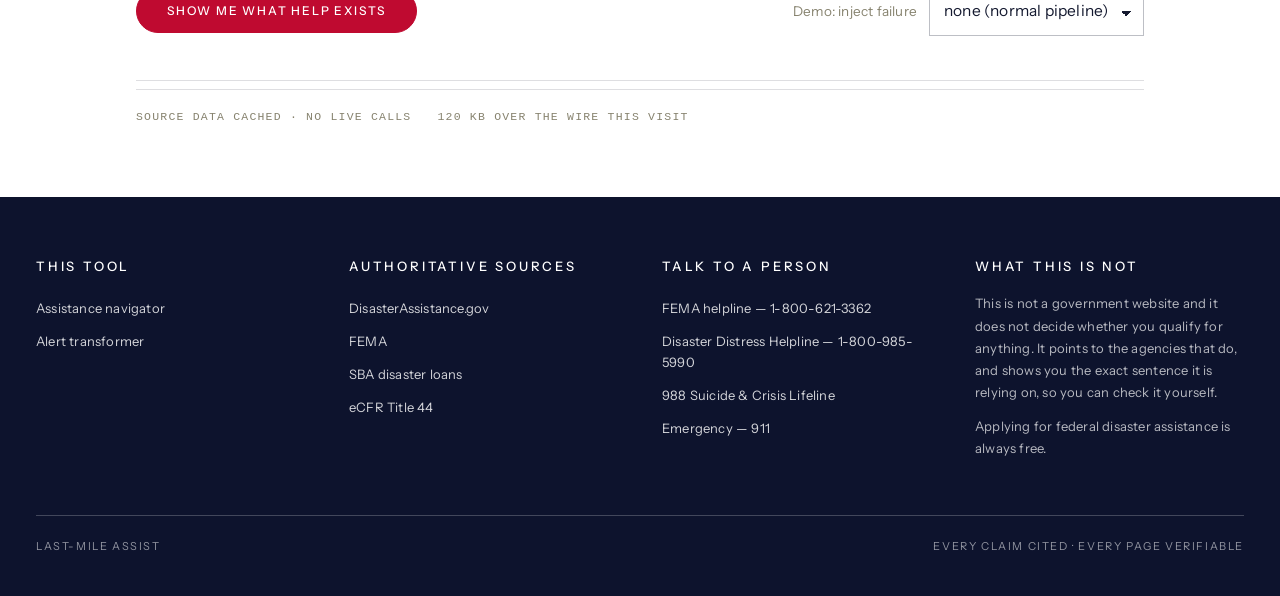
==== commit 54673ab1: "feat(grounded): drop dead navigation, add low-data mode, deepen the UI Three things.  1. Navigation " ====
--- a/web/grounded/index.html
+++ b/web/grounded/index.html
@@ -7,8 +7,49 @@
 <!-- No build step, no CDN, no framework. Works with no network beyond this server.
      Presentation lives in wh.css; fonts are self-hosted under web/fonts. -->
 <link rel="stylesheet" href="wh.css">
+<!-- Set the data mode before first paint, so a low-data session never starts
+     the web-font download it is trying to avoid. -->
+<script>
+  (function () {
+    try {
+      var q = new URLSearchParams(location.search).get('lowdata');
+      var saved = localStorage.getItem('lm-lowdata');
+      var on = q !== null ? (q !== '0' && q !== 'false') : saved === '1';
+      if (on) document.documentElement.setAttribute('data-lowdata', '');
+    } catch (e) { /* private mode: full-fat is the safe default */ }
+  })();
+</script>
 </head>
 <body>
+<a class="skip" href="#main">Skip to main content</a>
+
+<!-- 0. disclosure banner --------------------------------------------------- -->
+<div class="gov-banner">
+  <div class="bar">
+    <span class="flagish" aria-hidden="true"></span>
+    <span>This is <strong>not</strong> a government website.</span>
+    <button type="button" id="banner-toggle" aria-expanded="false" aria-controls="banner-panel">Here is what it is</button>
+  </div>
+  <div class="panel" id="banner-panel" hidden>
+    <div>
+      <h4>Where the words come from</h4>
+      <p>Every sentence about a program is quoted from a cached FEMA, eCFR, SBA or
+         SAMHSA page, and carries a link and a character range back to it. This
+         site writes no program facts of its own.</p>
+    </div>
+    <div>
+      <h4>What it will not do</h4>
+      <p>It does not decide whether you qualify, and it cannot. Only the agency
+         running the program can do that. When the answer is unclear it says so
+         and points you at a person.</p>
+    </div>
+    <div>
+      <h4>What it keeps</h4>
+      <p>Your county and the situations you ticked, for the length of the request.
+         Not your name, address, or anything you type in the free-text box.</p>
+    </div>
+  </div>
+</div>
 
 <!-- 1. announcement ticker ------------------------------------------------ -->
 <div class="wh-ticker" aria-hidden="true">
@@ -45,6 +86,10 @@
   </a>
 
   <div class="right">
+    <button type="button" class="lowdata-btn" id="lowdata-toggle" aria-pressed="false"
+            title="Drops the web fonts, the animation and the spoken audio. Every control and every citation stays.">
+      <span class="lbl">Low data</span><span class="state">Off</span>
+    </button>
     <span class="badge" id="engine-badge">Checking engines&hellip;</span>
   </div>
 </header>
@@ -56,8 +101,10 @@
     <li><a href="alert.html">Alert Transformer</a></li>
     <li><a href="#where-sec">Your County</a></li>
     <li><a href="#what-sec">What Happened</a></li>
-    <li><a href="#out-sec">Your Options</a></li>
-    <li><a href="#prov-sec">Provenance</a></li>
+    <!-- These two point at sections that do not exist until a search runs, so
+         chrome.js keeps them out of the way until they do. -->
+    <li data-needs="out-sec" hidden><a href="#out-sec">Your Options</a></li>
+    <li data-needs="prov-sec" hidden><a href="#prov-sec">Provenance</a></li>
   </ul>
 </nav>
 </div>
@@ -88,12 +135,22 @@
   <ul>
     <li><a class="on" href="#where-sec">Where you live</a></li>
     <li><a href="#what-sec">What happened</a></li>
-    <li><a href="#out-sec">Your options</a></li>
-    <li><a href="#prov-sec">Where it came from</a></li>
+    <li data-needs="out-sec" hidden><a href="#out-sec">Your options</a></li>
+    <li data-needs="prov-sec" hidden><a href="#prov-sec">Where it came from</a></li>
   </ul>
 </div>
 
-<main>
+<main id="main">
+  <section id="scale-sec">
+    <span class="eyebrow">Declaration DR-4831-VA &middot; OpenFEMA</span>
+    <div class="figures" id="figures" data-kind="navigator" hidden></div>
+    <p class="hint">
+      Registration counts are FEMA-published totals for the declaration, not
+      predictions. They are here to show the size of the thing this tool is a
+      last mile of.
+    </p>
+  </section>
+
   <section id="where-sec">
     <h2><span class="step-no">Step 01</span>Where do you live?</h2>
     <div class="row">
@@ -144,6 +201,11 @@
     <h2><span class="step-no">Step 04</span>Where every sentence came from</h2>
     <div id="prov"></div>
   </section>
+
+  <div class="meta-strip">
+    <span>Source data cached &middot; no live calls</span>
+    <span id="page-weight"></span>
+  </div>
 </main>
 
 <!-- 6. footer ------------------------------------------------------------- -->
@@ -154,8 +216,7 @@
       <ul>
         <li><a href="./">Assistance navigator</a></li>
         <li><a href="alert.html">Alert transformer</a></li>
-        <li><a href="#prov-sec">Provenance and verification</a></li>
-        <li><a href="api/health">Engine status</a></li>
+        <li data-needs="prov-sec" hidden><a href="#prov-sec">Provenance and verification</a></li>
       </ul>
     </div>
     <div>
@@ -193,6 +254,7 @@
   </div>
 </footer>
 
+<script src="chrome.js"></script>
 <script src="assist.js"></script>
 </body>
 </html>
--- a/web/grounded/wh.css
+++ b/web/grounded/wh.css
@@ -431,6 +431,8 @@
 .seg .why { font-size: 12.5px; color: var(--gold); margin-top: 7px; letter-spacing: .2px; }
 
 svg.map { width: 100%; height: auto; display: block; background: var(--blue-1); border: 1px solid var(--rule); }
+/* the map labels follow the page font token, so low-data swaps them too */
+svg.map text { font-family: var(--sans); }
 .legend { display: flex; gap: 18px; flex-wrap: wrap; font-size: 13px; color: var(--faint); margin-top: 11px; }
 .legend i { display: inline-block; width: 11px; height: 11px; margin-right: 7px; vertical-align: -1px; }
 
@@ -495,3 +497,169 @@
   .wh-topper .topper-form { flex-direction: column; gap: 10px; }
   .wh-topper .topper-form button { border-radius: 999px; }
 }
+
+/* ===========================================================================
+ * 16. DEPTH LAYER
+ *
+ * Patterns borrowed from the wider family of federal sites, not just
+ * whitehouse.gov:
+ *   ed.gov   - the USWDS "how you know" disclosure banner, alert callouts,
+ *              accordions for dense secondary content
+ *   cia.gov  - monospaced uppercase eyebrows over a gold hairline
+ *   fbi.gov  - a band of large figures with captions under them
+ *   nsa.gov  - flat grey utility strips between content blocks
+ * ======================================================================== */
+
+/* skip link - every federal site has one, and it is the cheapest a11y win */
+.skip {
+  position: absolute; left: -9999px; top: 0; z-index: 100;
+  background: var(--navy); color: #fff; padding: 12px 20px;
+  font: 500 12px/1 var(--sans); text-transform: uppercase; letter-spacing: 1.8px;
+}
+.skip:focus { left: 0; color: #fff; }
+
+/* ---------------------------------------------- 16a. disclosure banner */
+/* The USWDS banner says "an official website of the United States
+   government". This one says the opposite, in the same furniture, because
+   the honest version of that sentence is the one that matters here. */
+.gov-banner { background: var(--gray-bg); border-bottom: 1px solid var(--rule); }
+.gov-banner .bar {
+  max-width: var(--page); margin: 0 auto; padding: 7px var(--gutter);
+  display: flex; align-items: center; gap: 10px; flex-wrap: wrap;
+  font-size: 12px; color: var(--muted);
+}
+.gov-banner .flagish {
+  width: 15px; height: 11px; flex: none;
+  background: linear-gradient(var(--red) 33%, #fff 33% 66%, var(--navy) 66%);
+}
+.gov-banner button {
+  background: none; border: 0; padding: 2px 0; color: var(--navy); cursor: pointer;
+  font: 400 12px/1.4 var(--sans); letter-spacing: .2px; text-transform: none;
+  text-decoration: underline; text-underline-offset: 3px;
+}
+.gov-banner button:hover { background: none; color: var(--red); }
+.gov-banner button::after { content: " \25BE"; }
+.gov-banner button[aria-expanded="true"]::after { content: " \25B4"; }
+.gov-banner .panel {
+  max-width: var(--page); margin: 0 auto; padding: 4px var(--gutter) 22px;
+  display: grid; grid-template-columns: repeat(auto-fit, minmax(280px, 1fr)); gap: 28px;
+}
+.gov-banner .panel h4 {
+  font-family: var(--sans); font-size: 11px; text-transform: uppercase;
+  letter-spacing: 1.6px; font-weight: 500; margin: 0 0 6px; color: var(--ink);
+}
+.gov-banner .panel p { margin: 0; font-size: 13.5px; line-height: 1.6; color: var(--muted); }
+
+/* ------------------------------------------------- 16b. mono eyebrows */
+/* cia.gov sets its small labels in a mono face. Here it doubles as a signal:
+   monospaced text is always machine-derived - counts, hashes, citations. */
+.eyebrow {
+  font: 400 11px/1.2 var(--mono); text-transform: uppercase; letter-spacing: 1.6px;
+  color: var(--faint); display: block; padding-bottom: 8px; margin-bottom: 14px;
+  border-bottom: 2px solid var(--gold);
+}
+.eyebrow.on-navy { color: rgba(255, 255, 255, .65); border-bottom-color: var(--cream-3); }
+
+/* ------------------------------------------------- 16c. figures band */
+/* fbi.gov runs a row of large numerals with a caption beneath each. */
+.figures {
+  display: grid; grid-template-columns: repeat(auto-fit, minmax(190px, 1fr));
+  gap: 1px; background: var(--rule); border: 1px solid var(--rule);
+  margin: 0 0 8px;
+}
+.figure { background: var(--cream-2); padding: 26px 24px; }
+.figure-n {
+  font-family: var(--serif); font-size: 46px; line-height: 1; letter-spacing: .5px;
+  color: var(--navy);
+}
+.figure-l {
+  font: 500 11px/1.35 var(--sans); text-transform: uppercase; letter-spacing: 1.6px;
+  color: var(--ink); margin-top: 12px;
+}
+.figure-note { font: 400 12px/1.5 var(--mono); color: var(--faint); margin-top: 7px; }
+
+/* ------------------------------------------------ 16d. alert callouts */
+/* The USWDS alert component: a heavy left rule, a tinted field, a bold lead. */
+.notice { border-left: 6px solid var(--navy); background: var(--blue-1); padding: 18px 22px; margin-bottom: 20px; }
+.notice > strong {
+  display: block; font: 500 11px/1.2 var(--sans); text-transform: uppercase;
+  letter-spacing: 1.8px; margin-bottom: 7px;
+}
+.notice p { margin: 0 0 8px; }
+.notice p:last-child { margin-bottom: 0; }
+.notice.info    { border-left-color: var(--navy);  background: var(--blue-1); }
+.notice.warn    { border-left-color: var(--gold);  background: var(--gold-wash); }
+.notice.danger  { border-left-color: var(--red);   background: var(--red-wash); }
+.notice.success { border-left-color: var(--green); background: var(--green-wash); }
+
+/* ---------------------------------------------------- 16e. accordion */
+/* ed.gov folds its dense secondary material away behind these. */
+.accordion { border: 1px solid var(--rule); margin-top: 18px; }
+.accordion + .accordion { border-top: 0; margin-top: 0; }
+.accordion-head {
+  width: 100%; text-align: left; background: var(--gray-bg); color: var(--ink);
+  border: 0; border-radius: 0; padding: 16px 20px; cursor: pointer;
+  font: 500 12px/1.3 var(--sans); text-transform: uppercase; letter-spacing: 1.6px;
+  display: flex; justify-content: space-between; align-items: center; gap: 14px;
+}
+.accordion-head:hover { background: var(--cream-3); color: var(--ink); }
+.accordion-head::after { content: "\002B"; font-size: 17px; line-height: 1; color: var(--red); }
+.accordion-head[aria-expanded="true"]::after { content: "\2212"; }
+.accordion-body { padding: 20px; border-top: 1px solid var(--rule); }
+.accordion-body > :first-child { margin-top: 0; }
+.accordion-body > :last-child { margin-bottom: 0; }
+
+/* -------------------------------------------- 16f. utility meta strip */
+/* The "page last reviewed" line every federal site carries at the foot of
+   its content, plus the live transfer weight. */
+.meta-strip {
+  border-top: 1px solid var(--rule); margin-top: 8px; padding-top: 18px;
+  display: flex; gap: 10px 26px; flex-wrap: wrap;
+  font: 400 11.5px/1.5 var(--mono); color: var(--faint);
+  text-transform: uppercase; letter-spacing: 1.2px;
+}
+
+/* ------------------------------------------------- 16g. low-data mode */
+/* Removes weight, never function. Redefining the font tokens means the
+   @font-face rules are never matched, so the woff2 files are never
+   requested - that is the 108 KB. */
+[data-lowdata] {
+  --serif: "Iowan Old Style", Georgia, "Times New Roman", serif;
+  --sans: -apple-system, BlinkMacSystemFont, system-ui, "Segoe UI", Roboto, Arial, sans-serif;
+  --cream: #fff; --cream-2: #fff; --cream-3: #eee;
+  --blue-1: #eef1f5; --gold-wash: #fbf5e6; --red-wash: #f7e9e6; --green-wash: #eaf1ec;
+}
+[data-lowdata] .wh-ticker { display: none; }
+[data-lowdata] .wh-topper { padding-top: 30px; }
+[data-lowdata] .wh-topper h1 { font-size: clamp(32px, 5vw, 44px); }
+[data-lowdata] .wh-topper .pad { height: 26px; }
+[data-lowdata] .wh-topper .deck { font-size: 14.5px; }
+[data-lowdata] .emblem .mark { display: none; }
+[data-lowdata] section { padding: 26px 0; }
+[data-lowdata] section > h2 { font-size: 24px; margin-bottom: 14px; }
+[data-lowdata] .figure { padding: 16px 18px; }
+[data-lowdata] .figure-n { font-size: 30px; }
+[data-lowdata] .wh-tabs a { padding: 13px 18px; }
+[data-lowdata] .wh-foot { padding-top: 34px; }
+[data-lowdata] .prog h4, [data-lowdata] .handoff h3,
+[data-lowdata] .status .big, [data-lowdata] .position .big { font-size: 20px; }
+[data-lowdata] .alert-card .ev { font-size: 18px; }
+[data-lowdata] * { transition: none !important; animation: none !important; }
+
+/* the toggle itself, in the masthead utility row */
+.lowdata-btn {
+  background: none; border: 1px solid var(--rule-2); color: var(--ink);
+  border-radius: 0; padding: 7px 11px; font-size: 10px; letter-spacing: 1.4px;
+  display: inline-flex; align-items: center; gap: 7px;
+}
+.lowdata-btn:hover { background: var(--ink); border-color: var(--ink); color: #fff; }
+.lowdata-btn .state { color: var(--faint); }
+.lowdata-btn:hover .state { color: #fff; }
+.lowdata-btn[aria-pressed="true"] { background: var(--navy); border-color: var(--navy); color: #fff; }
+.lowdata-btn[aria-pressed="true"] .state { color: var(--cream-3); }
+
+@media (max-width: 860px) {
+  .lowdata-btn .lbl { display: none; }
+  .figure-n { font-size: 34px; }
+  .gov-banner .bar { font-size: 11.5px; }
+}
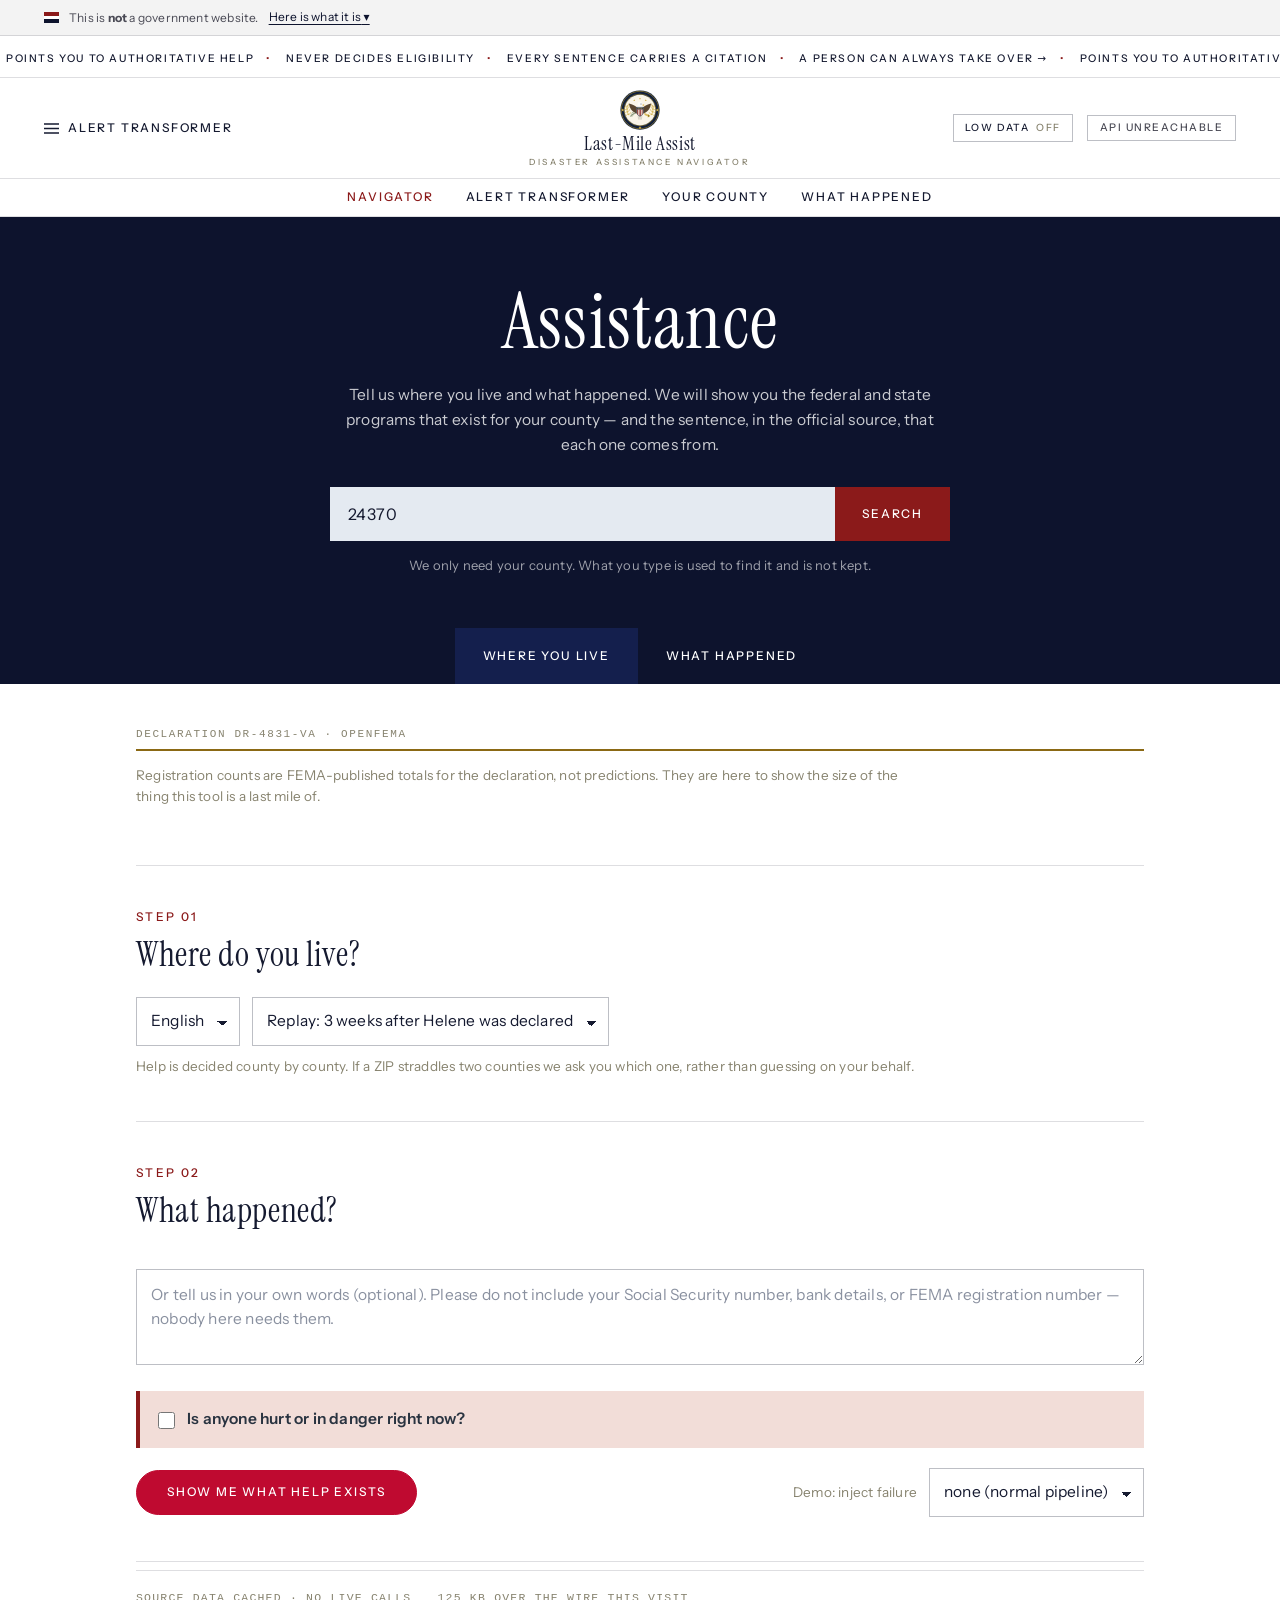
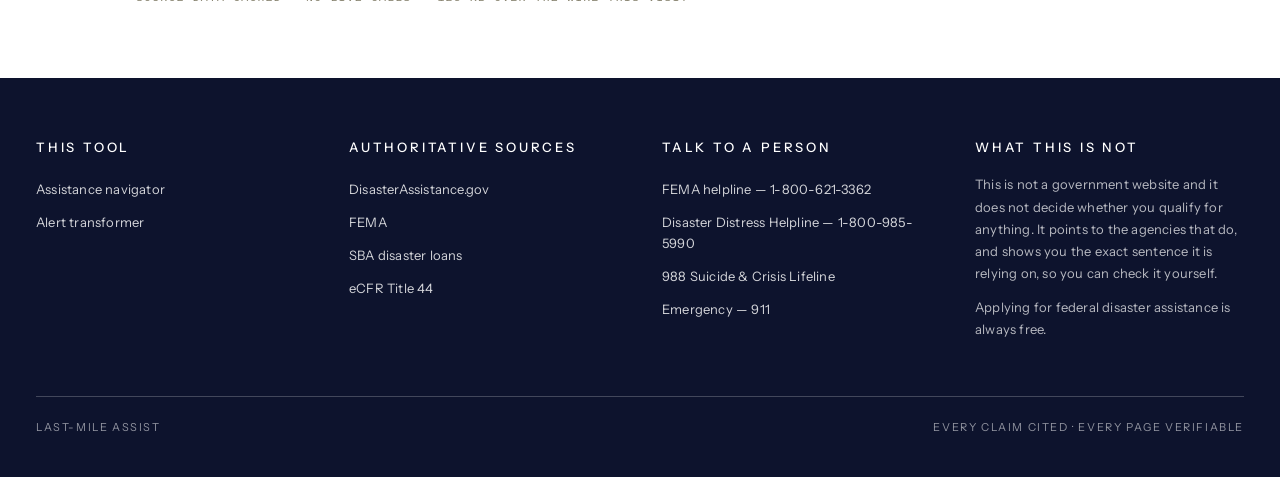
==== commit fdf4ad47: "feat(grounded): put the Last Mile seal in the masthead Replaces the placeholder house-and-rules mark" ====
--- a/web/grounded/index.html
+++ b/web/grounded/index.html
@@ -75,11 +75,93 @@
   </a>
 
   <a class="emblem" href="./">
-    <svg class="mark" viewBox="0 0 64 22" fill="none" aria-hidden="true">
-      <path d="M32 2 41 9v11H23V9z" fill="#151a30"/>
-      <path d="M26 20v-6h4v6M34 20v-6h4v6" fill="#fff"/>
-      <path d="M18 20h28M14 20h2M48 20h2" stroke="#151a30" stroke-width="1.4"/>
-      <path d="M0 11h13M51 11h13" stroke="#8b1a1a" stroke-width="1"/>
+    <svg class="mark" viewBox="0 0 64 64" role="img" aria-label="Last Mile seal">
+          <title>Last Mile</title>
+          <!-- Traced down from the full seal. At masthead size the eagle plumage,
+               the landscape and the ring lettering all collapse into noise, so
+               this keeps only what still reads at 40px: the double ring, the
+               flanking stars, the laurel, the shield and the spread wings. -->
+          <defs>
+            <clipPath id="seal-shield">
+              <path d="M26.6 27.8h10.8v7.4c0 3.2-2.2 5.6-5.4 6.9-3.2-1.3-5.4-3.7-5.4-6.9z"/>
+            </clipPath>
+            <g id="seal-star">
+              <path d="M0-2.3.7-.7 2.4-.6 1.1.5l.4 1.7L0 1.3l-1.5.9.4-1.7-1.3-1.1 1.7-.1z"/>
+            </g>
+          </defs>
+
+          <!-- ring -->
+          <circle cx="32" cy="32" r="31.4" fill="#12203c"/>
+          <circle cx="32" cy="32" r="30" fill="none" stroke="#c9a227" stroke-width=".8"/>
+          <circle cx="32" cy="32" r="25.4" fill="none" stroke="#c9a227" stroke-width=".8"/>
+          <circle cx="32" cy="32" r="24.6" fill="#faf5e9"/>
+
+          <!-- the three stars that sit between the words on the full seal -->
+          <g fill="#d8b64a">
+            <use href="#seal-star" x="4.2" y="32"/>
+            <use href="#seal-star" x="59.8" y="32"/>
+            <use href="#seal-star" x="32" y="60.2"/>
+          </g>
+
+          <!-- laurel, one sprig each side -->
+          <g stroke="#c9a227" stroke-width=".9" fill="none" stroke-linecap="round">
+            <path d="M11.6 24.5c-1.2 5.2-.5 10.6 2 15.2"/>
+            <path d="M11.3 27.2c-1.4-.7-2.6-.6-3.6.3m4 3.4c-1.5-.5-2.7-.2-3.6.8m4.2 3.2c-1.5-.3-2.7.1-3.4 1.2m4.4 2.7c-1.5-.1-2.6.5-3.2 1.7"/>
+            <path d="M11.9 26.1c1.3-1 1.9-2.2 1.8-3.5m-1.5 7.4c1.4-.8 2.1-1.9 2.2-3.2m-1.4 7.5c1.4-.6 2.3-1.6 2.5-2.9m-1.1 7.5c1.4-.4 2.4-1.3 2.7-2.6"/>
+            <path d="M52.4 24.5c1.2 5.2.5 10.6-2 15.2"/>
+            <path d="M52.7 27.2c1.4-.7 2.6-.6 3.6.3m-4 3.4c1.5-.5 2.7-.2 3.6.8m-4.2 3.2c1.5-.3 2.7.1 3.4 1.2m-4.4 2.7c1.5-.1 2.6.5 3.2 1.7"/>
+            <path d="M52.1 26.1c-1.3-1-1.9-2.2-1.8-3.5m1.5 7.4c-1.4-.8-2.1-1.9-2.2-3.2m1.4 7.5c-1.4-.6-2.3-1.6-2.5-2.9m1.1 7.5c-1.4-.4-2.4-1.3-2.7-2.6"/>
+          </g>
+
+          <!-- arc of stars over the eagle -->
+          <g fill="#c9a227">
+            <use href="#seal-star" x="22.8" y="16.4" transform="scale(.62) translate(14 10)"/>
+            <use href="#seal-star" x="32" y="13.8" transform="scale(.62) translate(19.6 8.4)"/>
+            <use href="#seal-star" x="41.2" y="16.4" transform="scale(.62) translate(25.2 10)"/>
+          </g>
+
+          <!-- wings -->
+          <g fill="#5a4630">
+            <path d="M28.4 28.6c-3.6-3.4-8.6-6-14.2-7.1.8 4.6 2.5 8.4 5 11.4 2 2.4 4.6 4 7.4 4.7l1.2-3.1 1.1 1.6z"/>
+            <path d="M35.6 28.6c3.6-3.4 8.6-6 14.2-7.1-.8 4.6-2.5 8.4-5 11.4-2 2.4-4.6 4-7.4 4.7l-1.2-3.1-1.1 1.6z"/>
+          </g>
+
+          <!-- tail -->
+          <path d="M27.4 40.2h9.2l-1.8 7.4h-5.6z" fill="#e8e3d6"/>
+          <g stroke="#b9b2a0" stroke-width=".5">
+            <path d="M30.2 40.6l-.6 6.4M32 40.6v6.6M33.8 40.6l.6 6.4"/>
+          </g>
+
+          <!-- head and beak -->
+          <path d="M32 18.6c2.2 0 4 1.8 4 4.1 0 2-1.1 3.6-2.7 4.2h-2.6c-1.6-.6-2.7-2.2-2.7-4.2 0-2.3 1.8-4.1 4-4.1z" fill="#fbfaf6"/>
+          <path d="M36.4 22.6l3.1 1.5-3.1 1.4z" fill="#d8a52a"/>
+          <circle cx="33.6" cy="22.4" r=".75" fill="#12203c"/>
+
+          <!-- shield -->
+          <path d="M26.6 27.8h10.8v7.4c0 3.2-2.2 5.6-5.4 6.9-3.2-1.3-5.4-3.7-5.4-6.9z" fill="#faf5e9"/>
+          <g clip-path="url(#seal-shield)">
+            <path d="M26.6 27.8h10.8v3.4H26.6z" fill="#12203c"/>
+            <g fill="#8b1a1a">
+              <path d="M27.6 31.2h1.2v11h-1.2zM30 31.2h1.2v11H30zM32.4 31.2h1.2v11h-1.2zM34.8 31.2h1.2v11h-1.2z"/>
+            </g>
+          </g>
+          <path d="M26.6 27.8h10.8v7.4c0 3.2-2.2 5.6-5.4 6.9-3.2-1.3-5.4-3.7-5.4-6.9z"
+                fill="none" stroke="#12203c" stroke-width=".8"/>
+          <g fill="#d8b64a">
+            <use href="#seal-star" x="29" y="29.5" transform="scale(.55) translate(23.7 24.1)"/>
+            <use href="#seal-star" x="32" y="29.5" transform="scale(.55) translate(26.2 24.1)"/>
+            <use href="#seal-star" x="35" y="29.5" transform="scale(.55) translate(28.6 24.1)"/>
+          </g>
+
+          <!-- olive branch and arrows, the way the eagle holds them -->
+          <g stroke="#3f5c32" stroke-width=".9" fill="none" stroke-linecap="round">
+            <path d="M24.6 37.4c-2.6.6-4.8 2-6.5 4.2"/>
+            <path d="M22.6 37.8c-.5-1-1.3-1.5-2.4-1.6m.6 3.2c-.8-.8-1.7-1-2.7-.7m1.1 2.9c-.9-.5-1.8-.4-2.7.2"/>
+          </g>
+          <g stroke="#c9a227" stroke-width=".9" stroke-linecap="round">
+            <path d="M39.4 37.4l6.8 3.3M39.6 38.6l6.4 2.6M40 39.8l6 2.1"/>
+            <path d="M45.4 39.6l1.8 1.4-2.1.8M45.2 40.9l1.7 1.3-2 .8"/>
+          </g>
     </svg>
     <span class="name">Last-Mile Assist</span>
     <span class="sub">Disaster Assistance Navigator</span>
--- a/web/grounded/wh.css
+++ b/web/grounded/wh.css
@@ -92,6 +92,12 @@
 
 * { box-sizing: border-box; }
 
+/* The UA rule for this is [hidden] { display: none } at specificity 0,1,0, so
+   any class rule that sets display beats it and the element stays on screen
+   while its .hidden property reads true. Several components here set display,
+   so the attribute is made to win outright. */
+[hidden] { display: none !important; }
+
 html { -webkit-text-size-adjust: 100%; }
 
 body {
@@ -152,7 +158,7 @@
 
 /* the centred lockup, echoing the seal-over-wordmark arrangement */
 .emblem { justify-self: center; text-align: center; text-decoration: none; display: block; padding: 2px 0; }
-.emblem .mark { display: block; height: 22px; margin: 0 auto 5px; }
+.emblem .mark { display: block; height: 40px; margin: 0 auto 4px; }
 .emblem .name {
   display: block; font-family: var(--serif); font-size: 19px; line-height: 1;
   letter-spacing: .6px; color: var(--ink);
@@ -483,7 +489,7 @@
   .wh-head { grid-template-columns: auto 1fr auto; gap: 10px; padding: 7px var(--gutter); }
   .wh-head .util span { display: none; }
   .wh-head .right .badge + .badge { display: none; }
-  .emblem .mark { height: 18px; margin-bottom: 4px; }
+  .emblem .mark { height: 30px; margin-bottom: 3px; }
   .emblem .name { font-size: 16px; }
   .emblem .sub { display: none; }
   .badge { padding: 5px 9px; font-size: 9.5px; letter-spacing: 1.2px; }
@@ -659,7 +665,7 @@
 .lowdata-btn[aria-pressed="true"] .state { color: var(--cream-3); }
 
 @media (max-width: 860px) {
-  .lowdata-btn .lbl { display: none; }
+  .lowdata-btn .state { display: none; }
   .figure-n { font-size: 34px; }
   .gov-banner .bar { font-size: 11.5px; }
 }
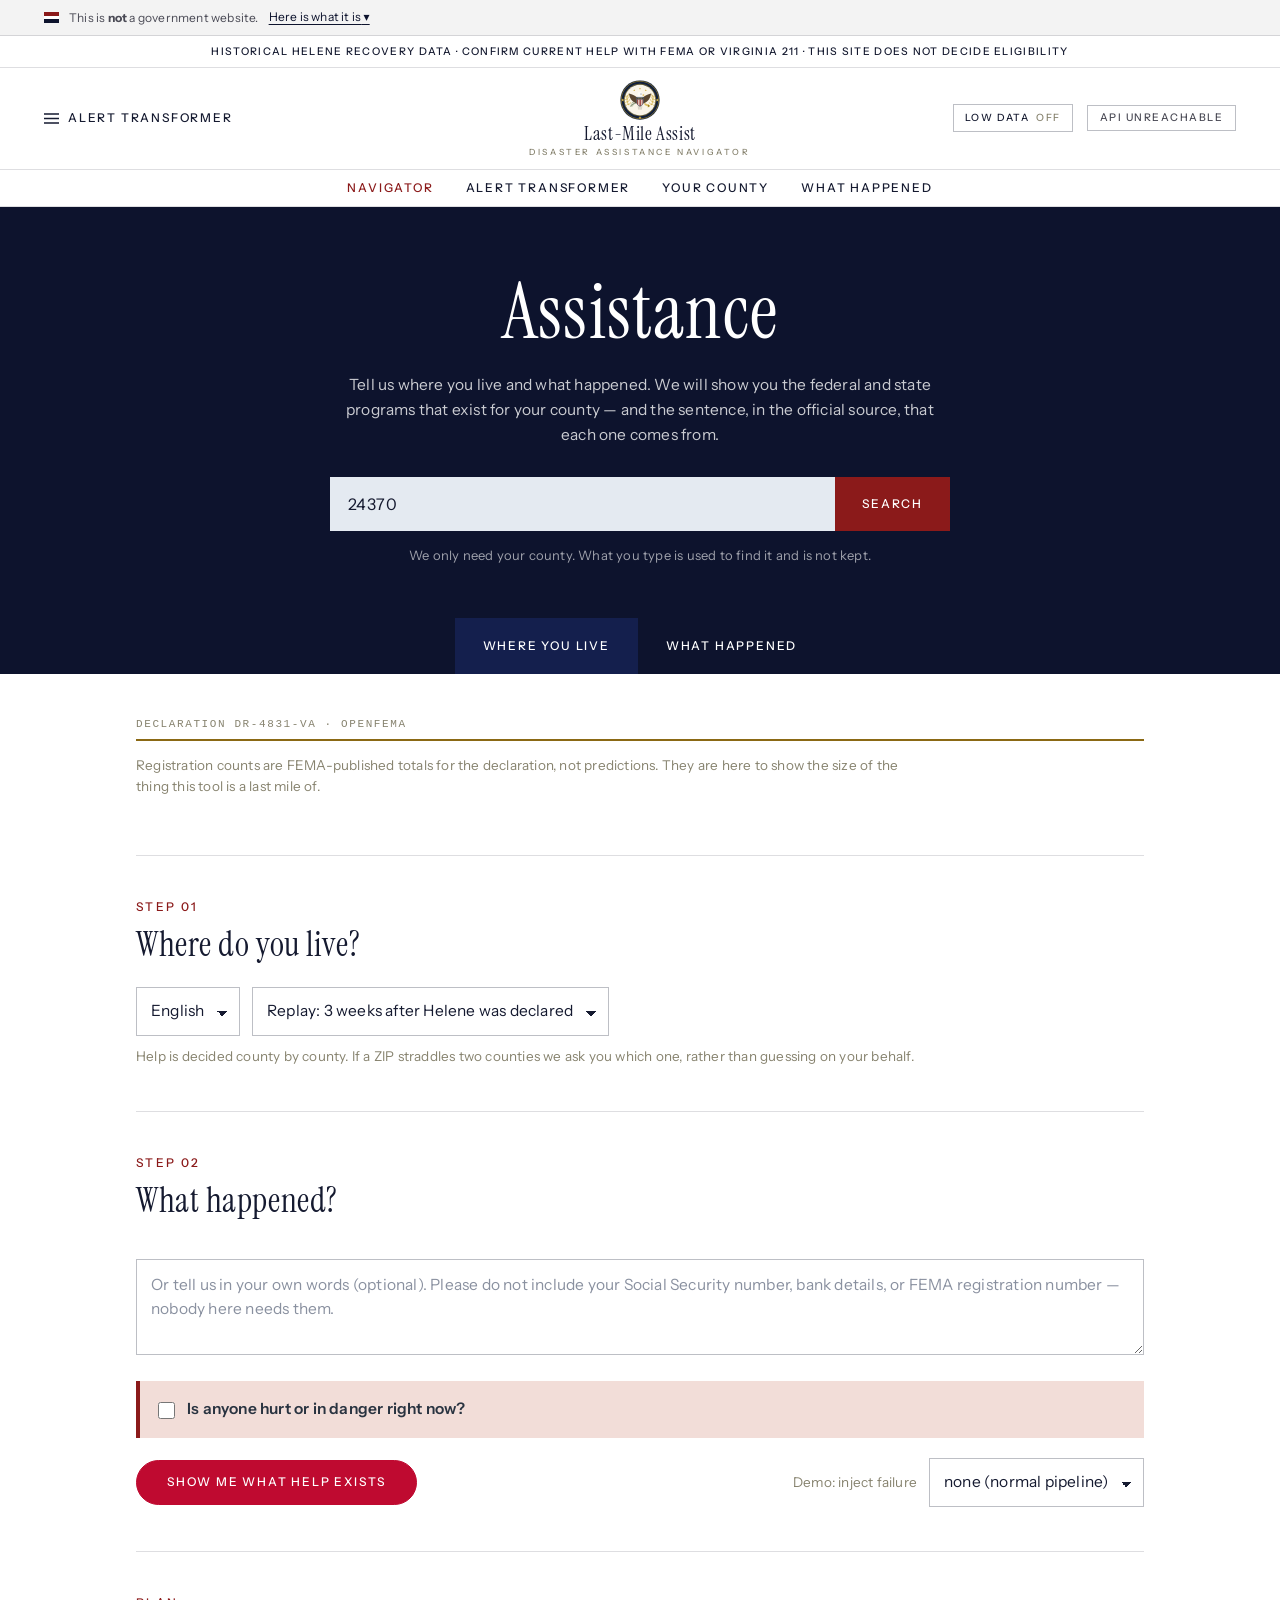
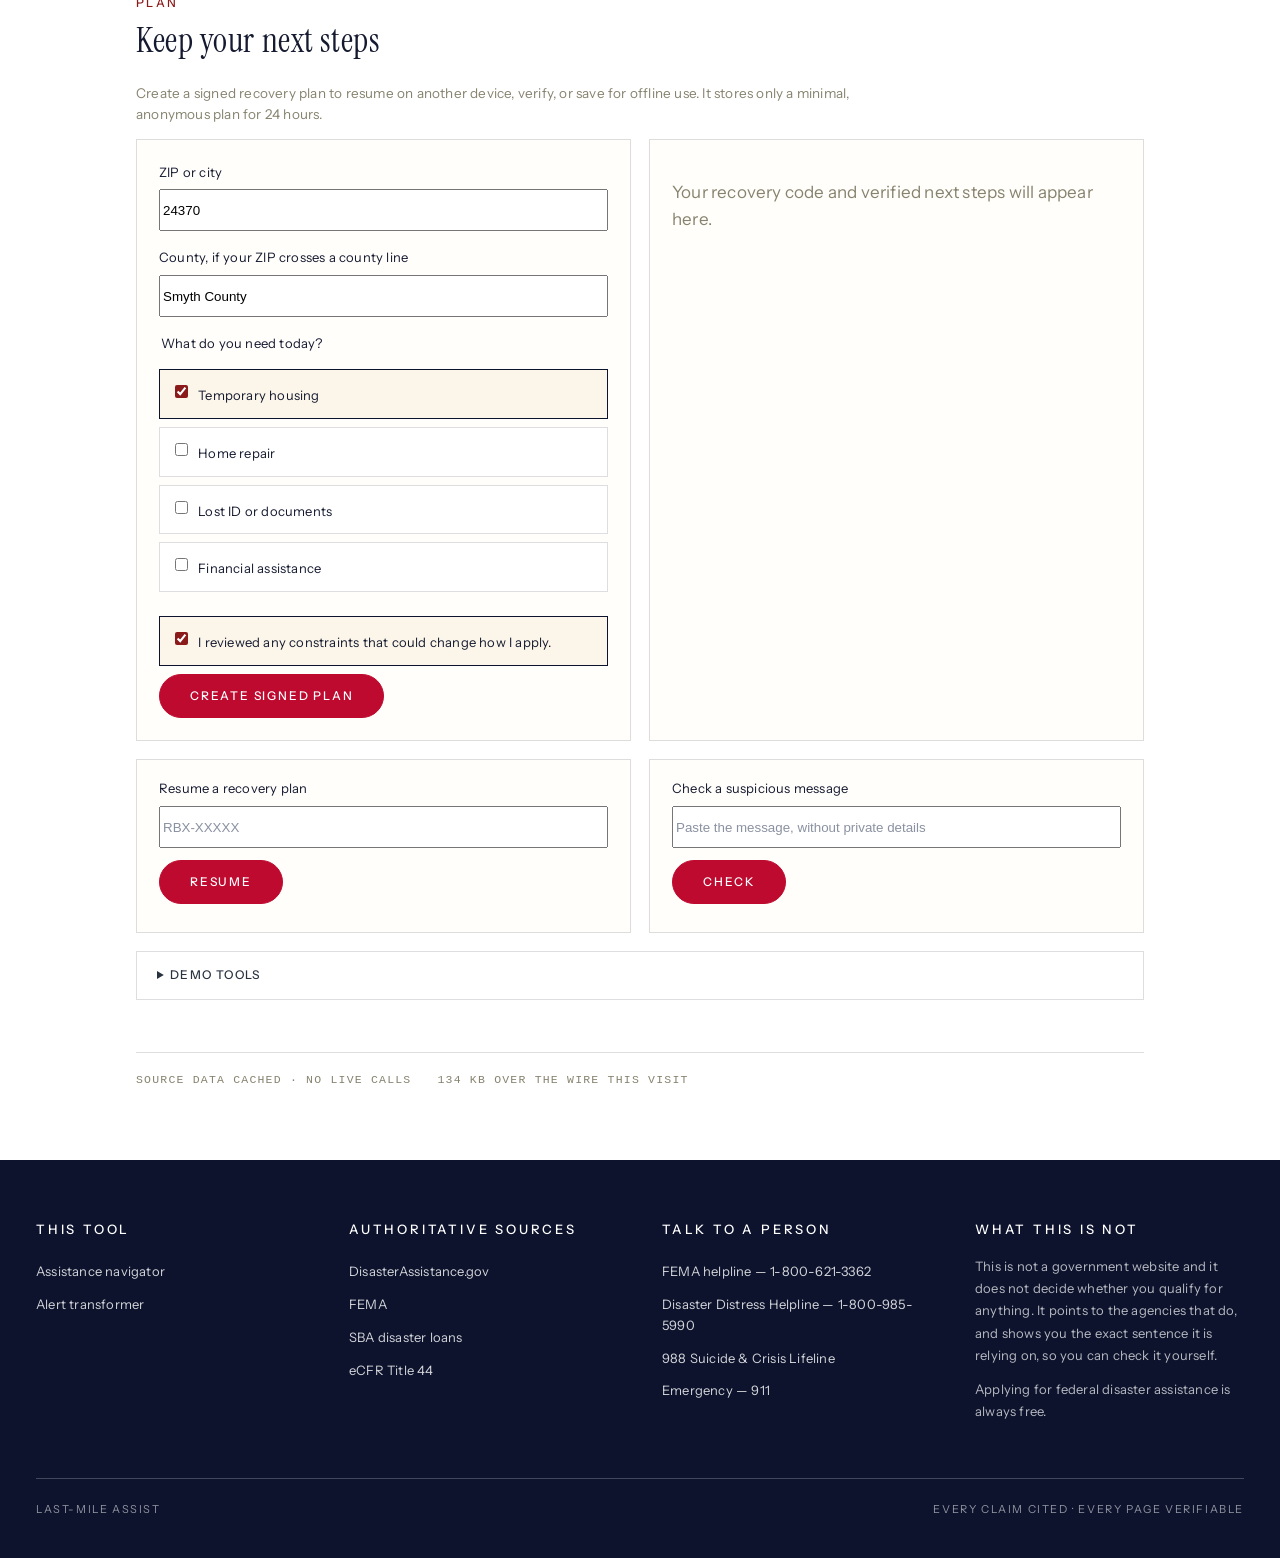
==== commit 4d38516c: "Consolidate recovery workflow into grounded navigator" ====
--- a/web/grounded/index.html
+++ b/web/grounded/index.html
@@ -51,18 +51,9 @@
   </div>
 </div>
 
-<!-- 1. announcement ticker ------------------------------------------------ -->
-<div class="wh-ticker" aria-hidden="true">
-  <div class="track"><!-- duplicated once so the loop is seamless -->
-    <span>Points you to authoritative help</span><span class="sep">&bull;</span>
-    <span>Never decides eligibility</span><span class="sep">&bull;</span>
-    <span>Every sentence carries a citation</span><span class="sep">&bull;</span>
-    <span>A person can always take over &rarr;</span><span class="sep">&bull;</span>
-    <span>Points you to authoritative help</span><span class="sep">&bull;</span>
-    <span>Never decides eligibility</span><span class="sep">&bull;</span>
-    <span>Every sentence carries a citation</span><span class="sep">&bull;</span>
-    <span>A person can always take over &rarr;</span><span class="sep">&bull;</span>
-  </div>
+<!-- 1. current scope ------------------------------------------------------ -->
+<div class="wh-ticker" role="note">
+  Historical Helene recovery data &middot; Confirm current help with FEMA or Virginia 211 &middot; This site does not decide eligibility
 </div>
 
 <!-- 2. masthead ---------------------------------------------------------- -->
@@ -284,6 +275,47 @@
     <div id="prov"></div>
   </section>
 
+  <section id="plan-sec" aria-labelledby="plan-title">
+    <h2 id="plan-title"><span class="step-no">Plan</span>Keep your next steps</h2>
+    <p class="hint">Create a signed recovery plan to resume on another device, verify, or save for offline use. It stores only a minimal, anonymous plan for 24 hours.</p>
+    <div class="plan-grid">
+      <form id="plan-form" class="plan-card">
+        <label for="plan-location">ZIP or city</label>
+        <input id="plan-location" value="24370" maxlength="200" required>
+        <label for="plan-county">County, if your ZIP crosses a county line</label>
+        <input id="plan-county" value="Smyth County" maxlength="100">
+        <fieldset><legend>What do you need today?</legend>
+          <label class="need"><input type="checkbox" name="plan-need" value="temporary_housing" checked> Temporary housing</label>
+          <label class="need"><input type="checkbox" name="plan-need" value="home_damage"> Home repair</label>
+          <label class="need"><input type="checkbox" name="plan-need" value="lost_identification"> Lost ID or documents</label>
+          <label class="need"><input type="checkbox" name="plan-need" value="financial_assistance"> Financial assistance</label>
+        </fieldset>
+        <label class="need"><input type="checkbox" id="plan-context" checked> I reviewed any constraints that could change how I apply.</label>
+        <button type="submit">Create signed plan</button>
+      </form>
+      <div class="plan-card" id="plan-result" aria-live="polite">
+        <p class="muted">Your recovery code and verified next steps will appear here.</p>
+      </div>
+    </div>
+    <div class="plan-grid plan-tools">
+      <form id="resume-plan-form" class="plan-card compact">
+        <label for="resume-code">Resume a recovery plan</label>
+        <div class="row"><input id="resume-code" placeholder="RBX-XXXXX" autocapitalize="characters" required><button type="submit">Resume</button></div>
+      </form>
+      <form id="fraud-form" class="plan-card compact">
+        <label for="fraud-text">Check a suspicious message</label>
+        <div class="row"><input id="fraud-text" maxlength="10000" placeholder="Paste the message, without private details" required><button type="submit">Check</button></div>
+        <div id="fraud-result" aria-live="polite"></div>
+      </form>
+    </div>
+    <details class="accordion plan-demo">
+      <summary>Demo tools</summary>
+      <p>Simulate a provider outage. This changes no live service and sends no messages.</p>
+      <button type="button" id="run-chaos">Run safe outage check</button>
+      <div id="chaos-result" aria-live="polite"></div>
+    </details>
+  </section>
+
   <div class="meta-strip">
     <span>Source data cached &middot; no live calls</span>
     <span id="page-weight"></span>
--- a/web/grounded/wh.css
+++ b/web/grounded/wh.css
@@ -123,21 +123,11 @@
   letter-spacing: 1.8px; font-weight: 500; font-size: 12px; line-height: 1.18;
 }
 
-/* -------------------------------------------------------------- 1. ticker */
+/* ------------------------------------------------------- 1. scope notice */
 .wh-ticker {
   background: #fff; border-bottom: 1px solid var(--rule);
-  overflow: hidden; white-space: nowrap; padding: 7px 0;
-}
-.wh-ticker .track { display: inline-block; will-change: transform; animation: wh-marquee 42s linear infinite; }
-.wh-ticker span {
-  font: 500 10.5px/1.2 var(--sans); text-transform: uppercase; letter-spacing: 1.6px;
-  color: var(--ink); padding: 0 6px;
-}
-.wh-ticker .sep { color: var(--red); }
-@keyframes wh-marquee { from { transform: translateX(0); } to { transform: translateX(-50%); } }
-@media (prefers-reduced-motion: reduce) {
-  .wh-ticker .track { animation: none; }
-  .wh-ticker { text-align: center; }
+  padding: 8px var(--gutter); text-align: center;
+  font: 500 10.5px/1.45 var(--sans); text-transform: uppercase; letter-spacing: 1.3px; color: var(--ink);
 }
 
 /* -------------------------------------------------------------- 2. header */
@@ -460,6 +450,27 @@
 
 audio { width: 100%; margin-top: 12px; }
 [dir=rtl] { text-align: right; }
+
+/* -------------------------------------------------------- recovery plan */
+.plan-grid { display: grid; grid-template-columns: repeat(2, minmax(0, 1fr)); gap: 18px; }
+.plan-card { border: 1px solid var(--rule); background: var(--cream-2); padding: 22px; }
+.plan-card label, .plan-card legend { display: block; color: var(--ink); font-size: 13px; margin: 0 0 7px; }
+.plan-card input { width: 100%; min-height: 42px; margin: 0 0 16px; }
+.plan-card fieldset { border: 0; padding: 0; margin: 0 0 16px; }
+.plan-card .need { display: block; margin: 8px 0; }
+.plan-card .need input { width: auto; min-height: auto; margin: 0 7px 0 0; }
+.plan-card.compact { padding: 18px 22px; }
+.plan-card.compact .row { align-items: start; }
+.plan-card.compact input { margin: 0; }
+.plan-card .row button { white-space: nowrap; }
+.plan-code { font: 500 20px/1.2 var(--mono); letter-spacing: 1.5px; color: var(--navy); }
+.plan-actions { display: flex; gap: 10px; flex-wrap: wrap; margin-top: 16px; }
+.plan-actions button { margin: 0; }
+.plan-tools { margin-top: 18px; }
+.plan-demo { margin-top: 18px; border: 1px solid var(--rule); padding: 16px 20px; }
+.plan-demo summary { cursor: pointer; font: 500 12px/1.2 var(--sans); text-transform: uppercase; letter-spacing: 1.4px; }
+.plan-demo p { font-size: 14px; color: var(--muted); }
+#fraud-result, #chaos-result { margin-top: 10px; font-size: 13px; color: var(--muted); }
 
 /* ------------------------------------------------------------- 14. footer */
 .wh-foot { background: var(--navy); color: #fff; padding: 62px var(--gutter) 40px; }
@@ -499,6 +510,7 @@
   .wh-topper { padding-top: 46px; }
   section > h2 { font-size: 28px; }
   .channel { flex-direction: column; gap: 4px; }
+  .plan-grid { grid-template-columns: 1fr; }
   .channel b { min-width: 0; }
   .wh-topper .topper-form { flex-direction: column; gap: 10px; }
   .wh-topper .topper-form button { border-radius: 999px; }
@@ -635,7 +647,6 @@
   --cream: #fff; --cream-2: #fff; --cream-3: #eee;
   --blue-1: #eef1f5; --gold-wash: #fbf5e6; --red-wash: #f7e9e6; --green-wash: #eaf1ec;
 }
-[data-lowdata] .wh-ticker { display: none; }
 [data-lowdata] .wh-topper { padding-top: 30px; }
 [data-lowdata] .wh-topper h1 { font-size: clamp(32px, 5vw, 44px); }
 [data-lowdata] .wh-topper .pad { height: 26px; }
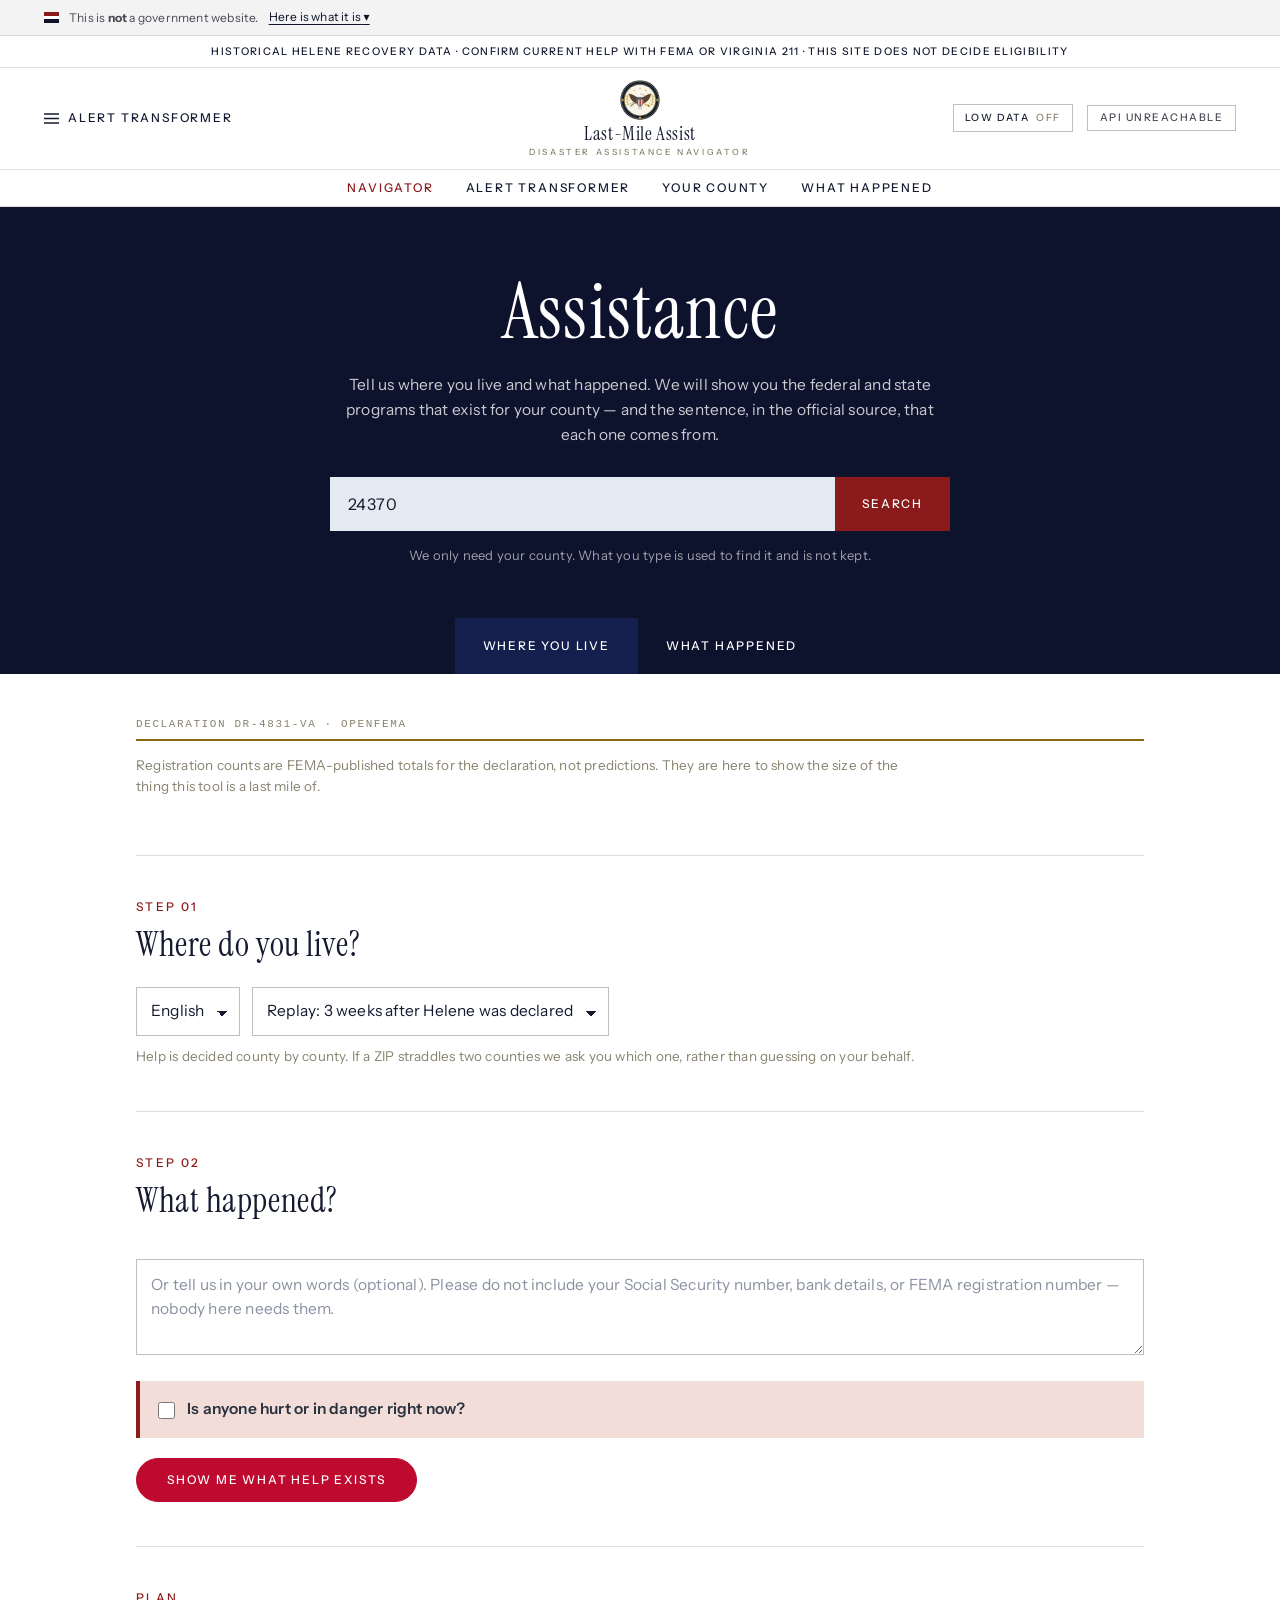
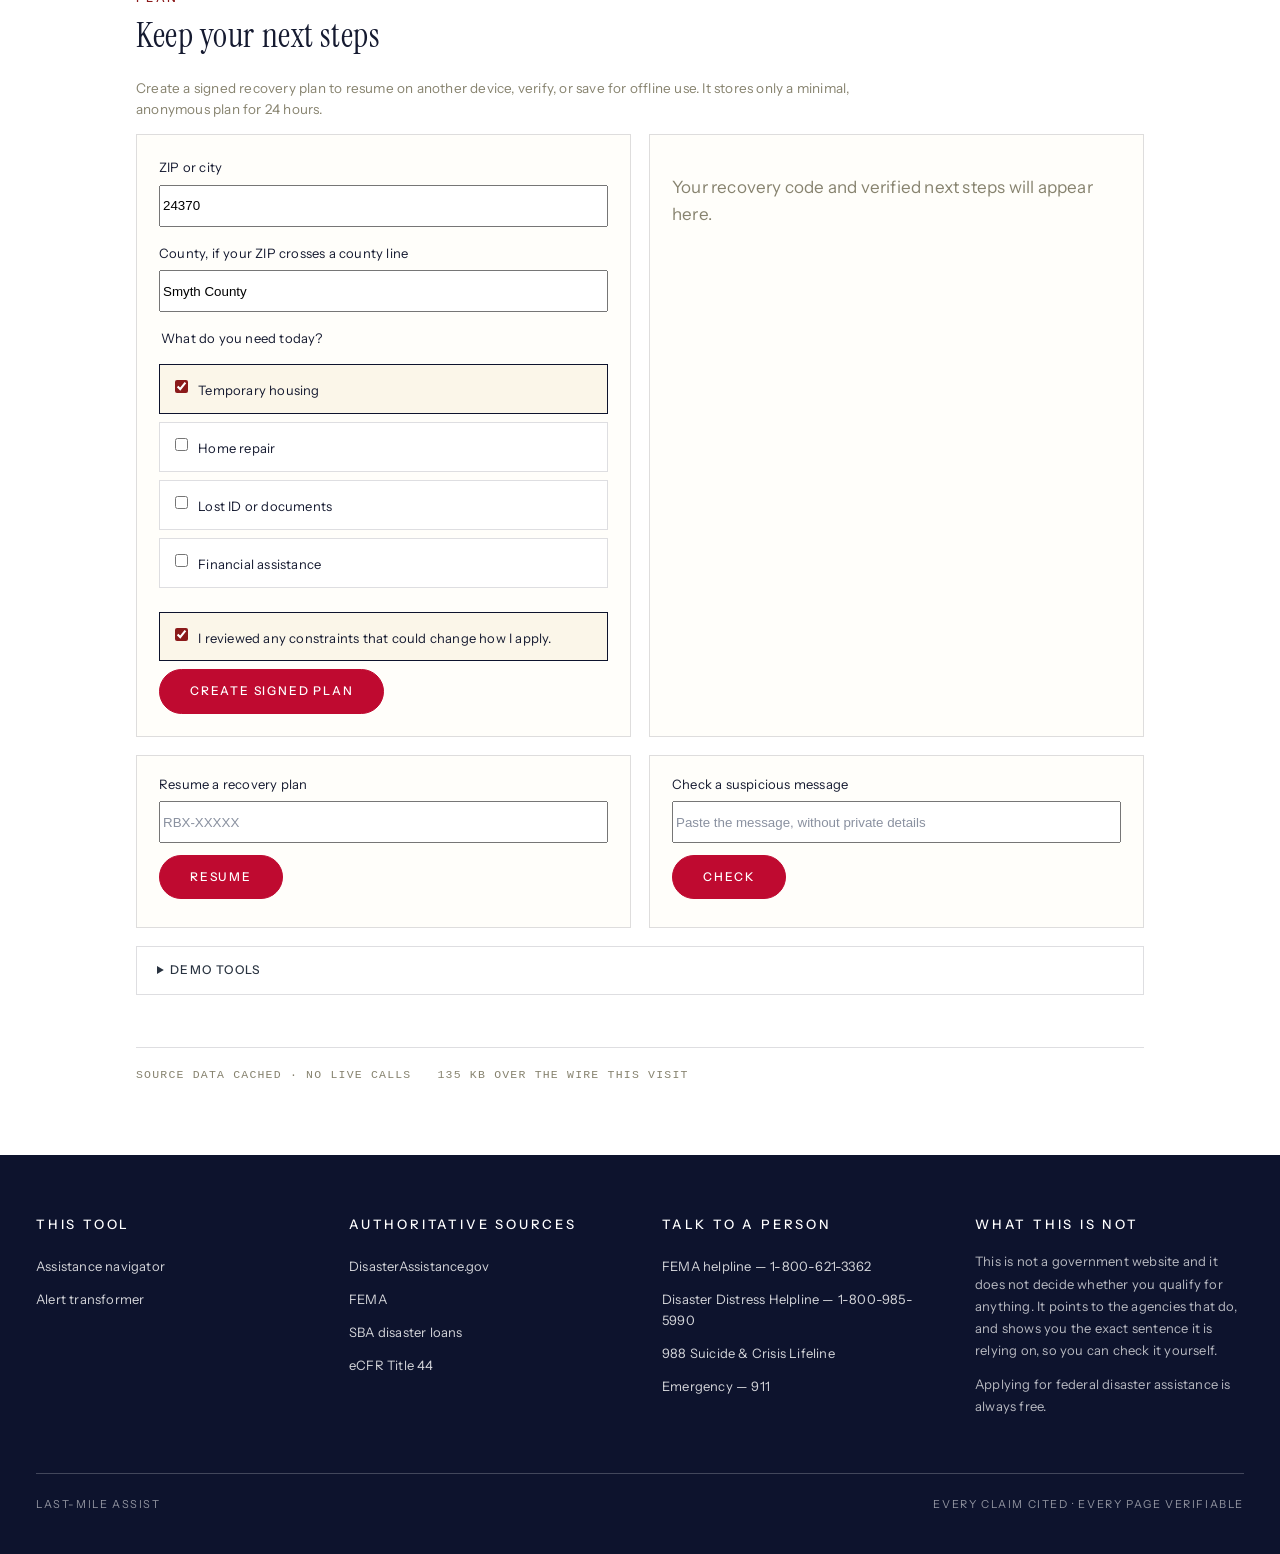
==== commit b6b9229f: "Add assistance-flow recovery fallback" ====
--- a/web/grounded/index.html
+++ b/web/grounded/index.html
@@ -254,14 +254,6 @@
     </div>
     <div class="row" style="margin-top:20px">
       <button id="go">Show me what help exists</button>
-      <span class="spacer"></span>
-      <label class="muted" for="corrupt" style="font-size:13.5px">Demo: inject failure</label>
-      <select id="corrupt">
-        <option value="">none (normal pipeline)</option>
-        <option value="drop_negation">drop a negation</option>
-        <option value="alter_number">alter a number</option>
-        <option value="hallucinate_instruction">hallucinate a claim</option>
-      </select>
     </div>
   </section>
 
@@ -310,6 +302,13 @@
     </div>
     <details class="accordion plan-demo">
       <summary>Demo tools</summary>
+      <label class="muted" for="corrupt">Inject a verification failure</label>
+      <select id="corrupt">
+        <option value="">none (normal pipeline)</option>
+        <option value="drop_negation">drop a negation</option>
+        <option value="alter_number">alter a number</option>
+        <option value="hallucinate_instruction">hallucinate a claim</option>
+      </select>
       <p>Simulate a provider outage. This changes no live service and sends no messages.</p>
       <button type="button" id="run-chaos">Run safe outage check</button>
       <div id="chaos-result" aria-live="polite"></div>
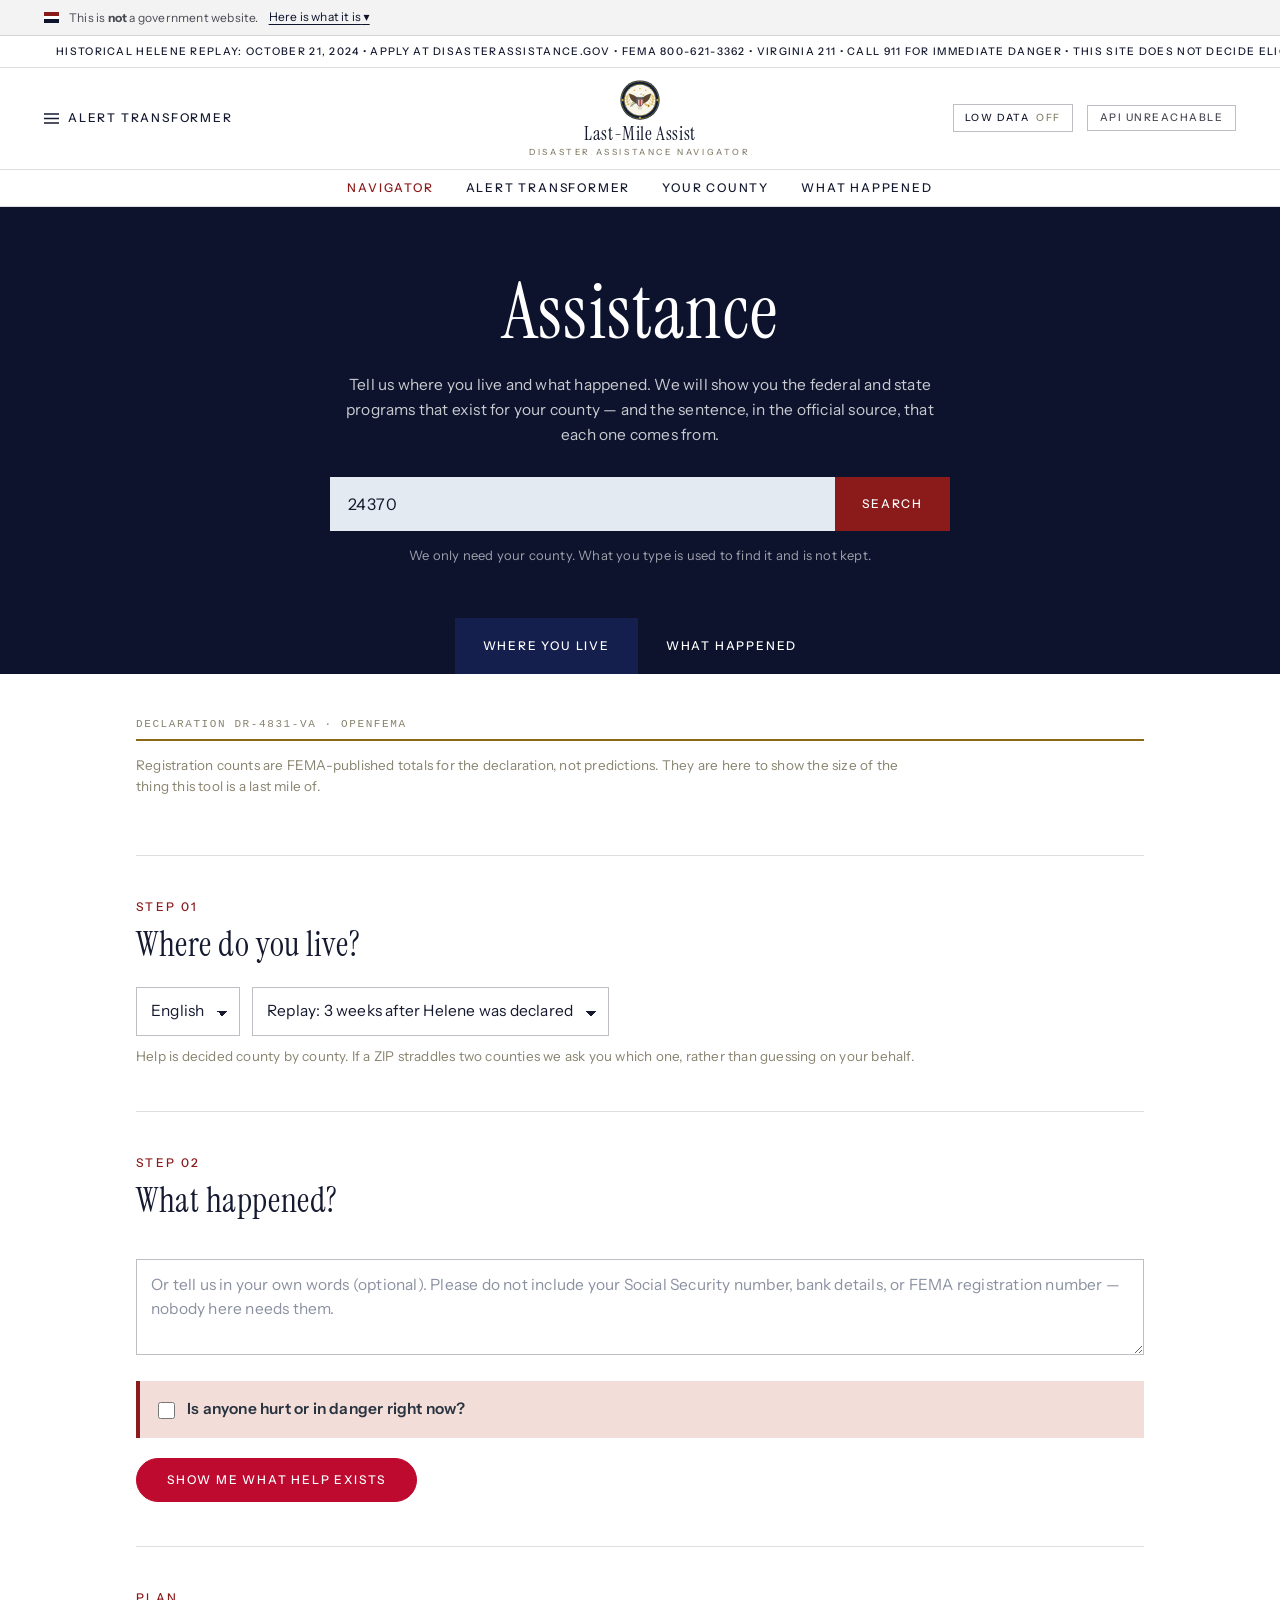
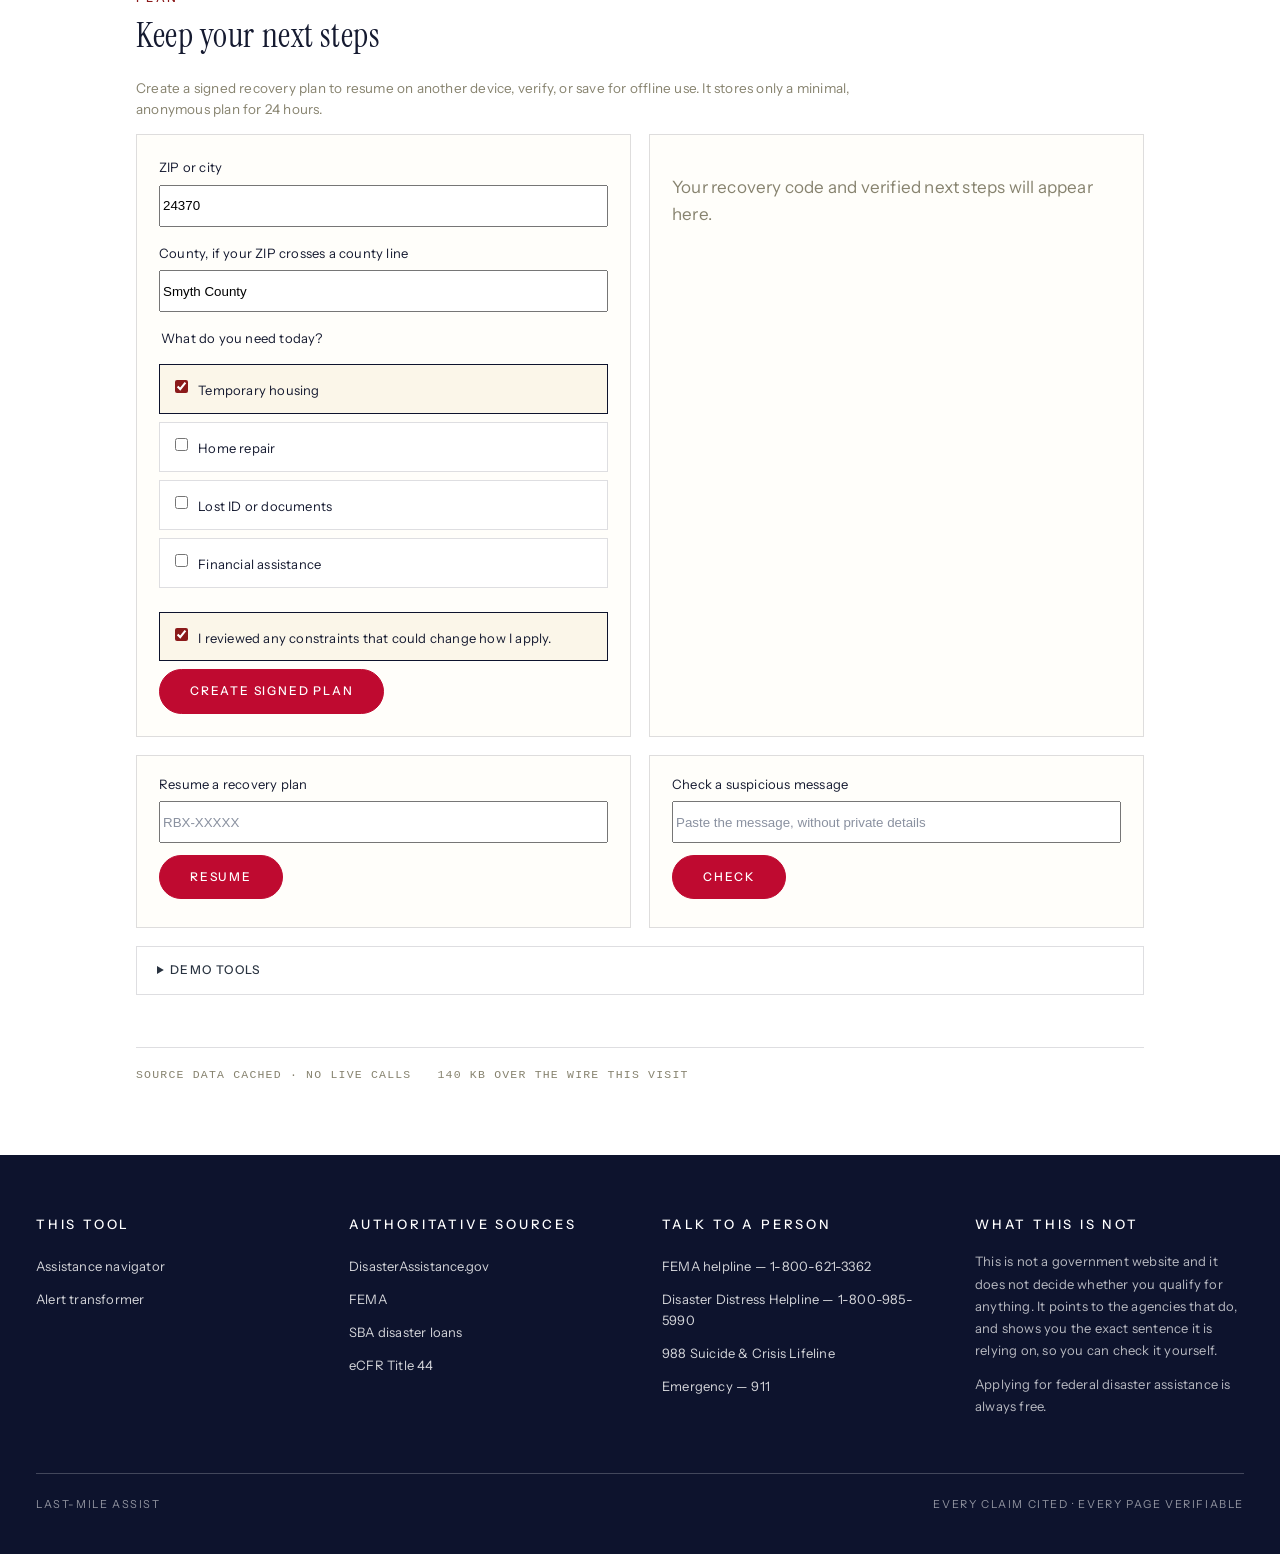
==== commit b58bab44: "Add useful moving information bar" ====
--- a/web/grounded/index.html
+++ b/web/grounded/index.html
@@ -52,8 +52,11 @@
 </div>
 
 <!-- 1. current scope ------------------------------------------------------ -->
-<div class="wh-ticker" role="note">
-  Historical Helene recovery data &middot; Confirm current help with FEMA or Virginia 211 &middot; This site does not decide eligibility
+<div class="wh-ticker" role="note" aria-label="Historical Helene replay for October 21, 2024. Apply at DisasterAssistance.gov. Call FEMA at 800-621-3362 or Virginia 211. Call 911 for immediate danger. This site does not decide eligibility.">
+  <div class="wh-ticker-track" aria-hidden="true">
+    <span>Historical Helene replay: October 21, 2024 &bull; Apply at DisasterAssistance.gov &bull; FEMA 800-621-3362 &bull; Virginia 211 &bull; Call 911 for immediate danger &bull; This site does not decide eligibility &rarr;</span>
+    <span>Historical Helene replay: October 21, 2024 &bull; Apply at DisasterAssistance.gov &bull; FEMA 800-621-3362 &bull; Virginia 211 &bull; Call 911 for immediate danger &bull; This site does not decide eligibility &rarr;</span>
+  </div>
 </div>
 
 <!-- 2. masthead ---------------------------------------------------------- -->
--- a/web/grounded/wh.css
+++ b/web/grounded/wh.css
@@ -126,8 +126,22 @@
 /* ------------------------------------------------------- 1. scope notice */
 .wh-ticker {
   background: #fff; border-bottom: 1px solid var(--rule);
-  padding: 8px var(--gutter); text-align: center;
+  overflow: hidden; white-space: nowrap;
   font: 500 10.5px/1.45 var(--sans); text-transform: uppercase; letter-spacing: 1.3px; color: var(--ink);
+}
+.wh-ticker-track {
+  display: flex; width: max-content; will-change: transform;
+  animation: wh-ticker-scroll 34s linear infinite;
+}
+.wh-ticker-track span { display: block; padding: 8px 3.5rem; }
+@keyframes wh-ticker-scroll {
+  from { transform: translateX(0); }
+  to { transform: translateX(-50%); }
+}
+@media (prefers-reduced-motion: reduce) {
+  .wh-ticker-track { animation: none; }
+  .wh-ticker-track span + span { display: none; }
+  .wh-ticker-track span { padding-left: var(--gutter); }
 }
 
 /* -------------------------------------------------------------- 2. header */
@@ -306,6 +320,21 @@
 .channel { display: flex; gap: 16px; align-items: baseline; padding: 12px 0; border-top: 1px solid var(--rule); }
 .channel b { min-width: 168px; font-weight: 600; font-size: 15px; }
 
+.action-plan {
+  border: 1px solid var(--rule); border-top: 4px solid var(--green);
+  background: #fff; padding: 24px 28px; margin-bottom: 22px;
+}
+.action-plan-head { display: flex; align-items: flex-start; justify-content: space-between; gap: 18px; }
+.action-plan .kind { margin-top: 0; }
+.action-plan h3 { margin: 2px 0 14px; font-size: 29px; line-height: 1.15; }
+.action-plan ol { margin: 0; padding-left: 24px; }
+.action-plan li { padding: 7px 0 7px 5px; line-height: 1.55; }
+.history-label {
+  display: inline-block; margin: 0 9px 7px 0; padding: 5px 9px;
+  color: var(--gold); background: var(--gold-wash); border: 1px solid var(--gold);
+  font-size: 10.5px; letter-spacing: 1px; text-transform: uppercase;
+}
+
 /* ------------------------------------------------------------- 11. status */
 .status { border: 1px solid var(--rule); border-top: 3px solid var(--navy); background: var(--cream-2);
           padding: 22px 26px; margin-bottom: 26px; }
@@ -339,6 +368,11 @@
   color: var(--muted); font-size: 14.5px; font-style: italic;
 }
 .withheld { font-size: 12.5px; color: var(--gold); margin-top: 6px; letter-spacing: .2px; }
+.program-evidence { margin-top: 14px; border-top: 1px solid var(--rule); padding-top: 12px; }
+.program-evidence summary, .technical-details summary {
+  cursor: pointer; color: var(--muted); font-size: 13px; font-weight: 600;
+}
+.technical-details { margin-top: 16px; padding: 14px 0; border-top: 1px solid var(--rule); }
 
 .fraud { border: 1px solid var(--rule); border-top: 3px solid var(--red); background: var(--cream-2); padding: 22px 26px; }
 .fraud ul { padding-left: 20px; margin: 0; }
@@ -661,6 +695,7 @@
 [data-lowdata] .prog h4, [data-lowdata] .handoff h3,
 [data-lowdata] .status .big, [data-lowdata] .position .big { font-size: 20px; }
 [data-lowdata] .alert-card .ev { font-size: 18px; }
+[data-lowdata] .wh-ticker { display: none; }
 [data-lowdata] * { transition: none !important; animation: none !important; }
 
 /* the toggle itself, in the masthead utility row */
